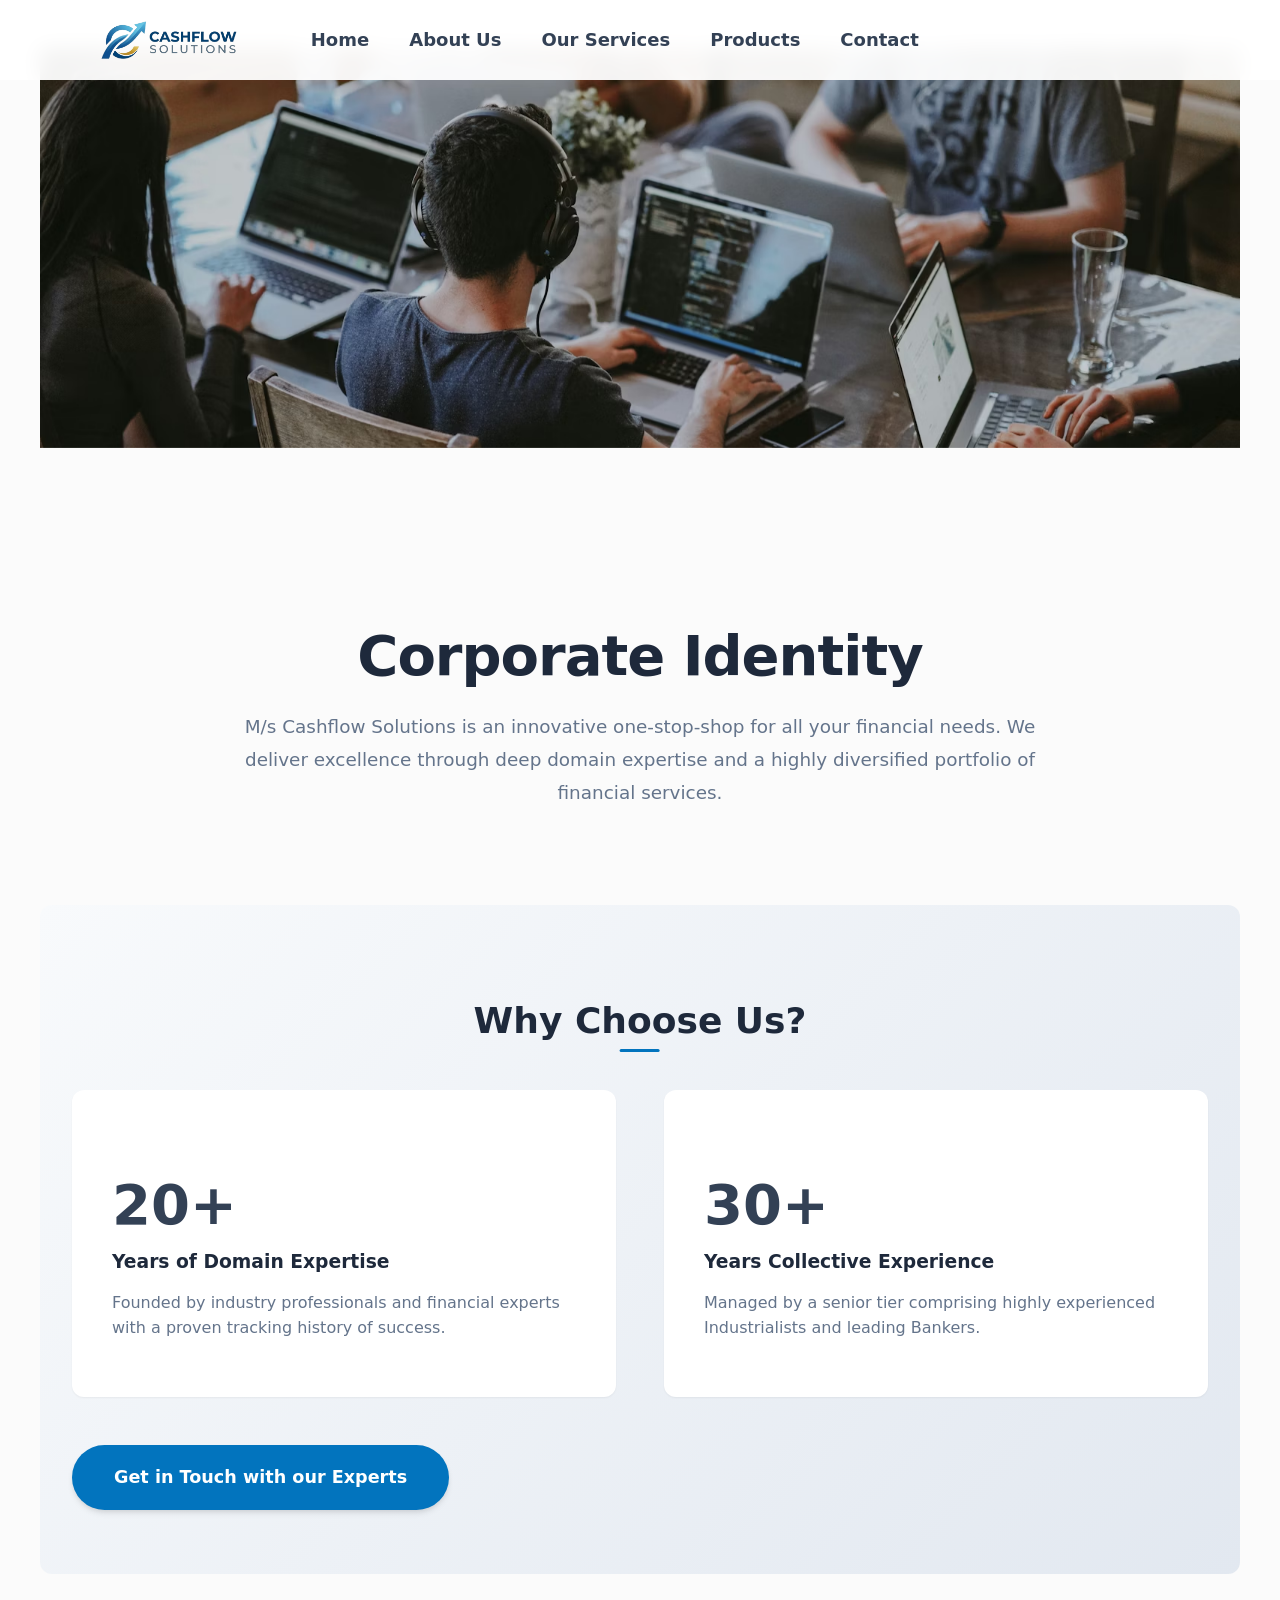
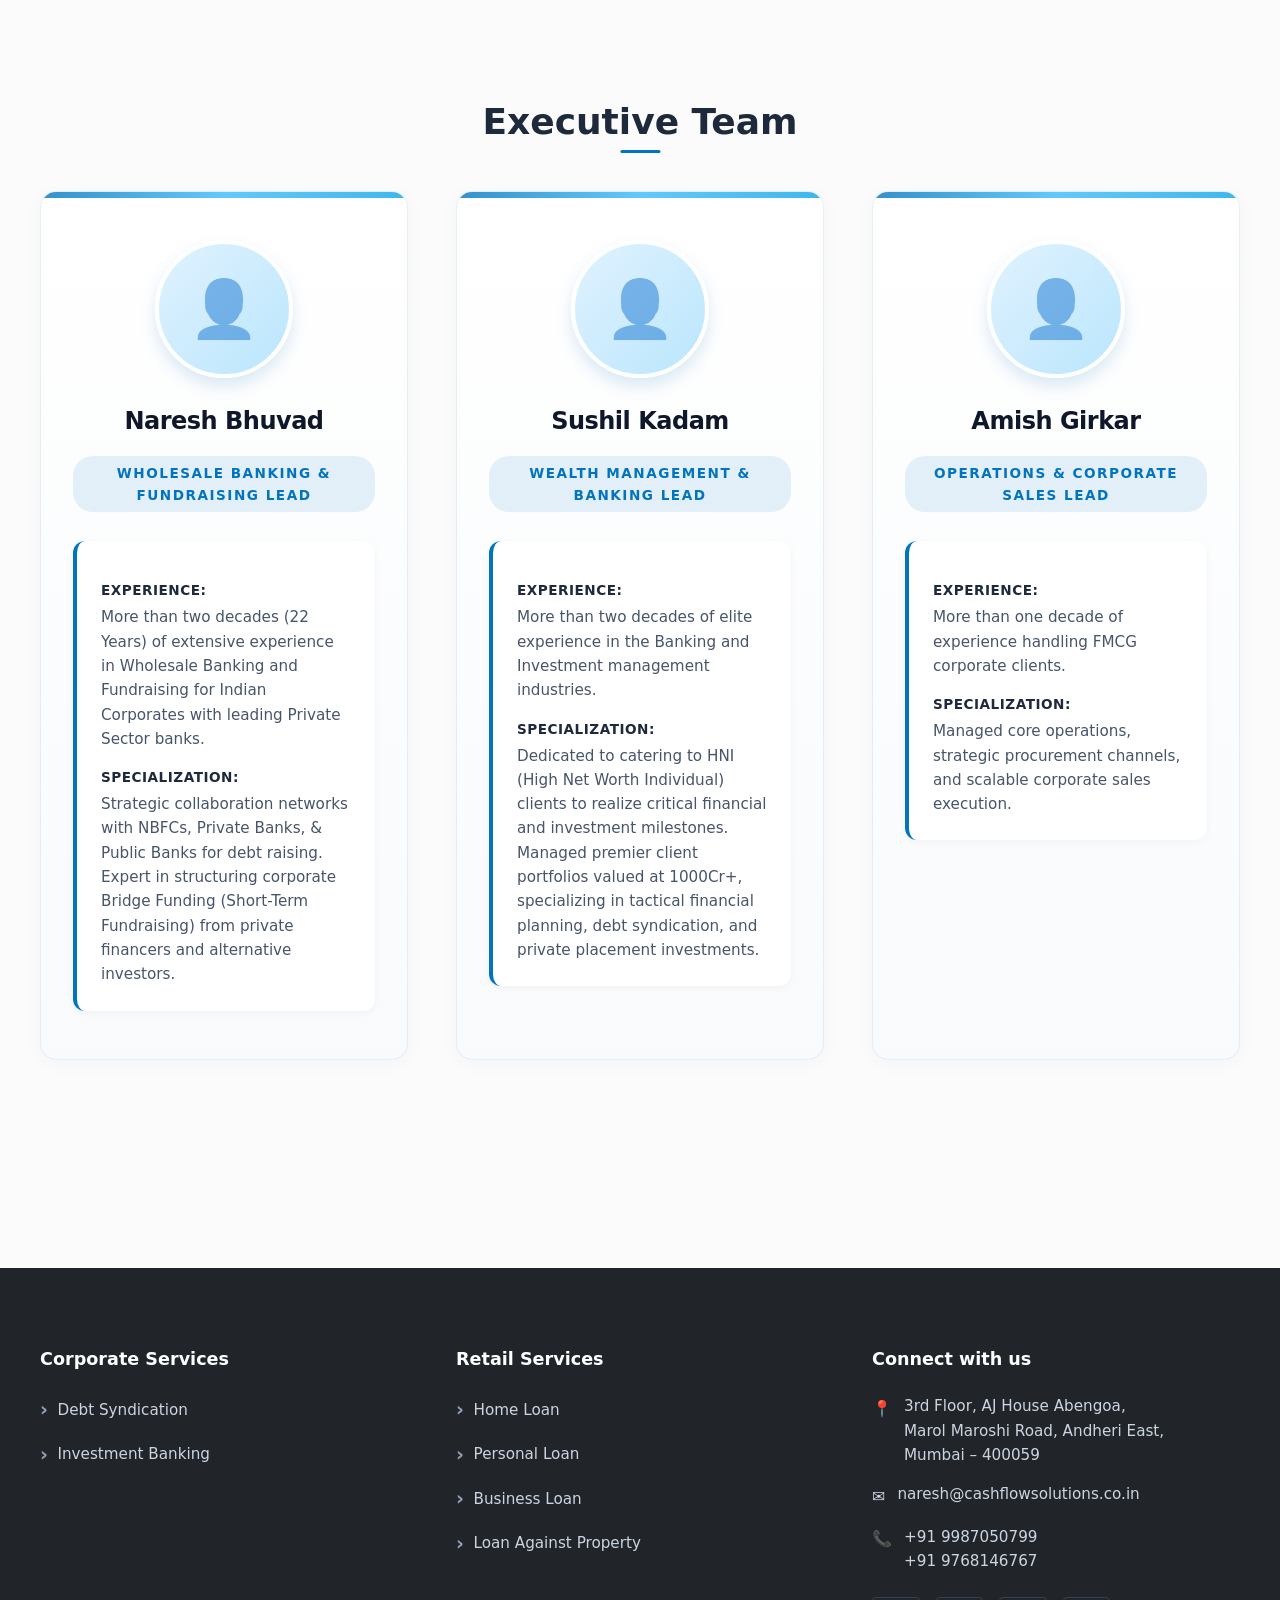
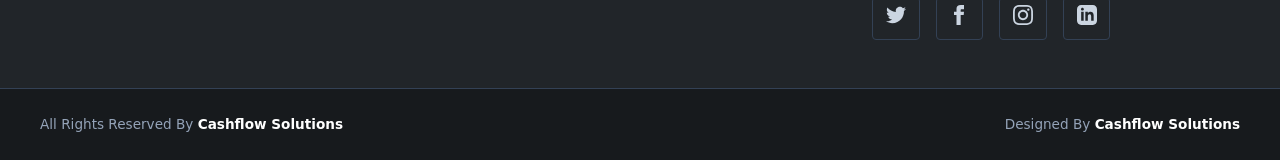
==== about.html @ 60cc352f "feat: add unique top banner sections and local images for About, Products, and Contact pages" ====
<!DOCTYPE html>
<html lang="en">
<head>
    <meta charset="UTF-8">
    <meta name="viewport" content="width=device-width, initial-scale=1.0">
    <meta name="description" content="Learn more about Cashflow Solutions, our mission, and the team behind our success.">
    <meta http-equiv="Content-Security-Policy" content="default-src 'self'; style-src 'self' 'unsafe-inline' https://fonts.googleapis.com; font-src 'self' https://fonts.gstatic.com; img-src 'self' data:; script-src 'self';">
    <title>Cashflow Solutions - About Us</title>
    <link href="https://fonts.googleapis.com/css2?family=Inter:wght@400;500;600;700&display=swap" rel="stylesheet">
    <link rel="stylesheet" href="assets/css/style.css">
</head>
<body>
    <header class="animate-fade-in">
        <a href="index.html" class="logo"><img src="assets/images/cashflow_solutions_logo.png" alt="Cashflow Solutions"></a>
        <nav>
            <a href="index.html">Home</a>
            <a href="about.html">About Us</a>
            <div class="dropdown">
                <a href="#" class="dropbtn">Our Services</a>
                <div class="dropdown-content">
                    <a href="retail-services.html">Retail Service</a>
                    <a href="corporate-services.html">Corporate Services</a>
                </div>
            </div>
            <a href="products.html">Products</a>
            <a href="contact.html">Contact</a>
        </nav>
    </header>

    <main>
        <!-- Banner Image -->
        <section class="banner-image animate-fade-in" style="width: 100%; height: 400px; background-image: url('assets/images/about_banner.avif'); background-size: cover; background-position: center; margin-bottom: 3rem;">
        </section>

        <!-- Hero Section -->
        <section class="hero animate-slide-up" style="padding-bottom: 2rem;">
            <h1>Corporate <span style="color: var(--primary-color);">Identity</span></h1>
            <p style="max-width: 800px; margin: 0 auto; font-size: 1.15rem; color: var(--text-muted); line-height: 1.8;">M/s Cashflow Solutions is an innovative one-stop-shop for all your financial needs. We deliver excellence through deep domain expertise and a highly diversified portfolio of financial services.</p>
        </section>


        <!-- Why Choose Us -->
        <section class="info-section animate-slide-up" style="animation-delay: 0.2s; background: linear-gradient(135deg, #f8fafc 0%, #e2e8f0 100%); padding: 4rem 2rem; border-radius: var(--border-radius-lg); margin: 4rem auto;">
            <h2 style="margin-bottom: 3rem;">Why Choose Us?</h2>
            <div class="grid-2" style="margin-bottom: 3rem;">
                <div style="background: white; padding: 2.5rem; border-radius: 12px; box-shadow: var(--shadow-sm); transition: transform 0.3s ease;">
                    <h1 style="color: var(--primary-color); font-size: 3.5rem; margin-bottom: 0.5rem; line-height: 1;">20+</h1>
                    <h3 style="margin-bottom: 1rem;">Years of Domain Expertise</h3>
                    <p style="color: var(--text-muted); font-size: 1rem; line-height: 1.6;">Founded by industry professionals and financial experts with a proven tracking history of success.</p>
                </div>
                <div style="background: white; padding: 2.5rem; border-radius: 12px; box-shadow: var(--shadow-sm); transition: transform 0.3s ease;">
                    <h1 style="color: var(--accent-color); font-size: 3.5rem; margin-bottom: 0.5rem; line-height: 1;">30+</h1>
                    <h3 style="margin-bottom: 1rem;">Years Collective Experience</h3>
                    <p style="color: var(--text-muted); font-size: 1rem; line-height: 1.6;">Managed by a senior tier comprising highly experienced Industrialists and leading Bankers.</p>
                </div>
            </div>
            <a href="contact.html" class="button" style="padding: 1rem 2.5rem; font-size: 1.1rem;">Get in Touch with our Experts</a>
        </section>

        <section class="info-section animate-slide-up" style="animation-delay: 0.3s;">
            <h2>Executive Team</h2>
            <div class="grid-3">
                <div class="profile-card card">
                    <div class="profile-placeholder"></div>
                    <h3>Naresh Bhuvad</h3>
                    <p class="role">Wholesale Banking & Fundraising Lead</p>
                    <div class="profile-info">
                        <p><strong>Experience:</strong> More than two decades (22 Years) of extensive experience in Wholesale Banking and Fundraising for Indian Corporates with leading Private Sector banks.</p>
                        <p><strong>Specialization:</strong> Strategic collaboration networks with NBFCs, Private Banks, & Public Banks for debt raising. Expert in structuring corporate Bridge Funding (Short-Term Fundraising) from private financers and alternative investors.</p>
                    </div>
                </div>
                <div class="profile-card card">
                    <div class="profile-placeholder"></div>
                    <h3>Sushil Kadam</h3>
                    <p class="role">Wealth Management & Banking Lead</p>
                    <div class="profile-info">
                        <p><strong>Experience:</strong> More than two decades of elite experience in the Banking and Investment management industries.</p>
                        <p><strong>Specialization:</strong> Dedicated to catering to HNI (High Net Worth Individual) clients to realize critical financial and investment milestones. Managed premier client portfolios valued at 1000Cr+, specializing in tactical financial planning, debt syndication, and private placement investments.</p>
                    </div>
                </div>
                <div class="profile-card card">
                    <div class="profile-placeholder"></div>
                    <h3>Amish Girkar</h3>
                    <p class="role">Operations & Corporate Sales Lead</p>
                    <div class="profile-info">
                        <p><strong>Experience:</strong> More than one decade of experience handling FMCG corporate clients.</p>
                        <p><strong>Specialization:</strong> Managed core operations, strategic procurement channels, and scalable corporate sales execution.</p>
                    </div>
                </div>
            </div>
        </section>
    </main>

    <footer class="animate-fade-in">
        <div class="footer-container">
            <div class="footer-column">
                <h3>Corporate Services</h3>
                <ul class="footer-links">
                    <li><a href="corporate-services.html#debt-syndication">Debt Syndication</a></li>
                    <li><a href="corporate-services.html#investment-banking">Investment Banking</a></li>
                </ul>
            </div>
            <div class="footer-column">
                <h3>Retail Services</h3>
                <ul class="footer-links">
                    <li><a href="retail-services.html#home-loan">Home Loan</a></li>
                    <li><a href="retail-services.html#personal-loan">Personal Loan</a></li>
                    <li><a href="retail-services.html#business-loan">Business Loan</a></li>
                    <li><a href="retail-services.html#loan-against-property">Loan Against Property</a></li>
                </ul>
            </div>
            <div class="footer-column">
                <h3>Connect with us</h3>
                <div class="footer-contact">
                    <p>
                        <span class="icon">📍</span>
                        3rd Floor, AJ House Abengoa,<br>
                        Marol Maroshi Road, Andheri East,<br>
                        Mumbai – 400059
                    </p>
                    <p>
                        <span class="icon">✉️</span>
                        <a href="mailto:naresh@cashflowsolutions.co.in" style="color: inherit; text-decoration: none;">naresh@cashflowsolutions.co.in</a>
                    </p>
                    <p>
                        <span class="icon">📞</span>
                        +91 9987050799<br>
                        +91 9768146767
                    </p>
                </div>
                <div class="footer-socials">
                    <a href="#" target="_blank" rel="noopener noreferrer" aria-label="Twitter">
                        <svg xmlns="http://www.w3.org/2000/svg" width="20" height="20" fill="currentColor" viewBox="0 0 24 24"><path d="M24 4.557c-.883.392-1.832.656-2.828.775 1.017-.609 1.798-1.574 2.165-2.724-.951.564-2.005.974-3.127 1.195-.897-.957-2.178-1.555-3.594-1.555-3.179 0-5.515 2.966-4.797 6.045-4.091-.205-7.719-2.165-10.148-5.144-1.29 2.213-.669 5.108 1.523 6.574-.806-.026-1.566-.247-2.229-.616-.054 2.281 1.581 4.415 3.949 4.89-.693.188-1.452.232-2.224.084.626 1.956 2.444 3.379 4.6 3.419-2.07 1.623-4.678 2.348-7.29 2.04 2.179 1.397 4.768 2.212 7.548 2.212 9.142 0 14.307-7.721 13.995-14.646.962-.695 1.797-1.562 2.457-2.549z"/></svg>
                    </a>
                    <a href="#" target="_blank" rel="noopener noreferrer" aria-label="Facebook">
                        <svg xmlns="http://www.w3.org/2000/svg" width="20" height="20" fill="currentColor" viewBox="0 0 24 24"><path d="M9 8h-3v4h3v12h5v-12h3.642l.358-4h-4v-1.667c0-.955.192-1.333 1.115-1.333h2.885v-5h-3.808c-3.596 0-5.192 1.583-5.192 4.615v3.385z"/></svg>
                    </a>
                    <a href="#" target="_blank" rel="noopener noreferrer" aria-label="Instagram">
                        <svg xmlns="http://www.w3.org/2000/svg" width="20" height="20" fill="currentColor" viewBox="0 0 24 24"><path d="M12 2.163c3.204 0 3.584.012 4.85.07 3.252.148 4.771 1.691 4.919 4.919.058 1.265.069 1.645.069 4.849 0 3.205-.012 3.584-.069 4.849-.149 3.225-1.664 4.771-4.919 4.919-1.266.058-1.644.07-4.85.07-3.204 0-3.584-.012-4.849-.07-3.26-.149-4.771-1.699-4.919-4.92-.058-1.265-.07-1.644-.07-4.849 0-3.204.013-3.583.07-4.849.149-3.227 1.664-4.771 4.919-4.919 1.266-.057 1.645-.069 4.849-.069zm0-2.163c-3.259 0-3.667.014-4.947.072-4.358.2-6.78 2.618-6.98 6.98-.059 1.281-.073 1.689-.073 4.948 0 3.259.014 3.668.072 4.948.2 4.358 2.618 6.78 6.98 6.98 1.281.058 1.689.072 4.948.072 3.259 0 3.668-.014 4.948-.072 4.354-.2 6.782-2.618 6.979-6.98.059-1.28.073-1.689.073-4.948 0-3.259-.014-3.667-.072-4.947-.196-4.354-2.617-6.78-6.979-6.98-1.281-.059-1.69-.073-4.949-.073zm0 5.838c-3.403 0-6.162 2.759-6.162 6.162s2.759 6.163 6.162 6.163 6.162-2.759 6.162-6.163c0-3.403-2.759-6.162-6.162-6.162zm0 10.162c-2.209 0-4-1.79-4-4 0-2.209 1.791-4 4-4s4 1.791 4 4c0 2.21-1.791 4-4 4zm6.406-11.845c-.796 0-1.441.645-1.441 1.44s.645 1.44 1.441 1.44c.795 0 1.439-.645 1.439-1.44s-.644-1.44-1.439-1.44z"/></svg>
                    </a>
                    <a href="#" target="_blank" rel="noopener noreferrer" aria-label="LinkedIn">
                        <svg xmlns="http://www.w3.org/2000/svg" width="20" height="20" fill="currentColor" viewBox="0 0 24 24"><path d="M19 0h-14c-2.761 0-5 2.239-5 5v14c0 2.761 2.239 5 5 5h14c2.762 0 5-2.239 5-5v-14c0-2.761-2.238-5-5-5zm-11 19h-3v-11h3v11zm-1.5-12.268c-.966 0-1.75-.79-1.75-1.764s.784-1.764 1.75-1.764 1.75.79 1.75 1.764-.783 1.764-1.75 1.764zm13.5 12.268h-3v-5.604c0-3.368-4-3.113-4 0v5.604h-3v-11h3v1.765c1.396-2.586 7-2.777 7 2.476v6.759z"/></svg>
                    </a>
                </div>
            </div>
        </div>
        <div class="footer-bottom">
            <div class="footer-bottom-container">
                <div>All Rights Reserved By <strong>Cashflow Solutions</strong></div>
                <div>Designed By <strong>Cashflow Solutions</strong></div>
            </div>
        </div>
    </footer>

    <script src="assets/js/main.js"></script>
</body>
</html>
---- assets/css/style.css ----
/* style.css */
@import url('https://fonts.googleapis.com/css2?family=Montserrat:wght@300;400;500;600;700;800&display=swap');

:root {
  /* Cashflow Solutions Inspired Colors */
  --primary-blue: #0274be;
  --primary-blue-hover: #025a94;
  --dark-slate: #1e293b;
  --text-main: #334155;
  --text-muted: #64748b;
  
  /* Backgrounds */
  --bg-page: #fbfbfb;
  --bg-card: #ffffff;
  --bg-header: rgba(255, 255, 255, 0.9);
  
  /* Borders and Shadows */
  --border-subtle: #e2e8f0;
  --shadow-sm: 0 1px 2px 0 rgba(0, 0, 0, 0.05);
  --shadow-md: 0 4px 6px -1px rgba(0, 0, 0, 0.1), 0 2px 4px -1px rgba(0, 0, 0, 0.06);
  --shadow-lg: 0 10px 15px -3px rgba(0, 0, 0, 0.1), 0 4px 6px -2px rgba(0, 0, 0, 0.05);
  --shadow-hover: 0 20px 25px -5px rgba(0, 0, 0, 0.1), 0 10px 10px -5px rgba(0, 0, 0, 0.04);
  
  --font-main: 'Montserrat', system-ui, -apple-system, sans-serif;
  --border-radius-md: 8px;
  --border-radius-lg: 12px;
}

html {
  scroll-behavior: smooth;
  scroll-padding-top: 100px; /* Accounts for fixed header */
}

body {
  font-family: var(--font-main);
  background-color: var(--bg-page);
  color: var(--text-main);
  margin: 0;
  padding: 0;
  line-height: 1.65;
  overflow-x: hidden;
  -webkit-font-smoothing: antialiased;
  -moz-osx-font-smoothing: grayscale;
}

/* Header & Nav */
header {
  background: transparent;
  color: var(--dark-slate);
  padding: 12px 48px 12px 80px; /* Increased left padding */
  height: 80px;
  display: flex;
  justify-content: flex-start;
  gap: 4rem; /* Significantly increased gap to account for logo scale */
  align-items: center;
  position: fixed;
  top: 0;
  left: 0;
  width: 100%;
  box-sizing: border-box;
  background: rgba(255, 255, 255, 0.95);
  backdrop-filter: blur(10px);
  -webkit-backdrop-filter: blur(10px);
  z-index: 100;
  transition: all 0.3s ease;
}

.logo {
  font-size: 1.75rem;
  font-weight: 800;
  color: var(--primary-blue);
  letter-spacing: -0.5px;
  display: flex;
  align-items: center;
}

.logo img {
  width: auto;
  height: 80px; /* Increased to fill the header */
  max-width: none; /* Removed so it doesn't get artificially squished */
  object-fit: contain;
  transform: scale(1.2); /* Slight visual bump to overcome internal padding */
  transform-origin: left center; /* Keeps it anchored to the left */
}

@media (max-width: 768px) {
  header {
    padding: 10px 20px;
    height: auto;
    gap: 1rem;
    flex-wrap: wrap;
    justify-content: center;
  }
  
  .logo img {
    height: 40px; /* Mobile: height between 25px and 35px */
    max-width: 130px; /* Mobile: width up to 130px */
    transform: none; /* remove desktop scale */
  }

  nav {
    flex-wrap: wrap;
    justify-content: center;
    gap: 10px;
  }

  nav a {
    margin: 0 5px;
    font-size: 14px;
  }
}

nav {
  display: flex;
  align-items: center;
  /* removing gap to use margins on nav a */
}

nav a {
  color: var(--text-main);
  text-decoration: none;
  font-weight: 600;
  font-size: 18px;
  margin: 0 20px;
  position: relative;
  padding: 0.5rem 0;
  transition: color 0.3s ease;
}

nav a::after {
  content: '';
  position: absolute;
  width: 0;
  height: 2px;
  bottom: 0;
  left: 0;
  background-color: var(--primary-blue);
  transition: width 0.3s ease;
}

nav a:hover {
  color: var(--primary-blue);
}

nav a:hover::after {
  width: 100%;
}

/* Dropdown Navigation */
.dropdown {
  position: relative;
  display: inline-block;
  margin: 0;
}
.dropdown-content {
  display: none;
  position: absolute;
  background-color: #ffffff;
  min-width: 200px;
  box-shadow: var(--shadow-lg);
  border-radius: var(--border-radius-md);
  z-index: 100;
  top: 100%;
  left: 50%;
  transform: translateX(-50%);
  overflow: hidden;
  border: 1px solid var(--border-subtle);
  padding: 0.5rem 0;
}
.dropdown-content a {
  color: var(--text-main);
  padding: 0.75rem 1.5rem;
  text-decoration: none;
  display: block;
  margin: 0;
  font-size: 15px;
  font-weight: 500;
  white-space: nowrap;
}
.dropdown-content a::after {
  display: none;
}
.dropdown-content a:hover {
  background-color: #f1f5f9;
  color: var(--primary-blue);
}
.dropdown:hover .dropdown-content {
  display: block;
  animation: fadeIn 0.3s ease;
}

/* Main Content */
main {
  max-width: 1200px;
  margin: 0 auto;
  padding: 3rem 2rem;
  min-height: 65vh;
}

/* Typography */
h1, h2, h3, h4 {
  color: var(--dark-slate);
  font-weight: 700;
  line-height: 1.2;
}

.hero {
  text-align: center;
  padding: 5rem 0;
  max-width: 800px;
  margin: 0 auto;
}

.hero h1 {
  font-size: 3.5rem;
  margin-bottom: 1.25rem;
  letter-spacing: -1px;
}

.hero p {
  font-size: 1.125rem;
  color: var(--text-muted);
  margin-bottom: 2rem;
}

/* Buttons */
.button {
  display: inline-flex;
  align-items: center;
  justify-content: center;
  background-color: var(--primary-blue);
  color: #ffffff;
  padding: 0.875rem 2rem;
  border-radius: 50px; /* pill shape for modern look */
  text-decoration: none;
  font-weight: 600;
  font-size: 1rem;
  box-shadow: var(--shadow-md);
  transition: all 0.3s cubic-bezier(0.4, 0, 0.2, 1);
  border: 2px solid transparent;
}

.button:hover {
  background-color: var(--primary-blue-hover);
  transform: translateY(-3px);
  box-shadow: var(--shadow-lg);
  color: #ffffff;
}

/* Sections & Grid */
.info-section {
  margin: 6rem 0;
}

.info-section h2 {
  text-align: center;
  font-size: 2.25rem;
  margin-bottom: 3rem;
  position: relative;
  display: inline-block;
  left: 50%;
  transform: translateX(-50%);
}

.info-section h2::after {
  content: '';
  position: absolute;
  width: 40px;
  height: 3px;
  background-color: var(--primary-blue);
  bottom: -10px;
  left: 50%;
  transform: translateX(-50%);
  border-radius: 2px;
}

.grid-2 {
  display: grid;
  grid-template-columns: 1fr;
  gap: 3rem;
}

@media (min-width: 768px) {
  .grid-2 {
    grid-template-columns: 1fr 1fr;
  }
}

/* Service Row Layout */
.service-row {
  display: flex;
  align-items: center;
  gap: 4rem;
}

.service-row.reverse {
  flex-direction: row-reverse;
}

.service-content {
  flex: 1;
}

.service-image {
  flex: 1;
}

@media (max-width: 768px) {
  .service-row, .service-row.reverse {
    flex-direction: column;
    gap: 2rem;
  }
}

/* Cards */
.card {
  background: var(--bg-card);
  padding: 3rem;
  border-radius: var(--border-radius-lg);
  box-shadow: var(--shadow-md);
  border: 1px solid var(--border-subtle);
  transition: all 0.4s cubic-bezier(0.4, 0, 0.2, 1);
  position: relative;
  overflow: hidden;
}

.card::before {
  content: '';
  position: absolute;
  top: 0;
  left: 0;
  width: 100%;
  height: 4px;
  background: linear-gradient(90deg, var(--primary-blue), #38bdf8);
  opacity: 0;
  transition: opacity 0.3s ease;
}

.card:hover {
  transform: translateY(-8px);
  box-shadow: var(--shadow-hover);
  border-color: transparent;
}

.card:hover::before {
  opacity: 1;
}

.card h3 {
  font-size: 1.6rem;
  margin-top: 0;
  margin-bottom: 1.5rem;
  color: var(--primary-blue);
}

ul {
  padding-left: 1.2rem;
  color: var(--text-muted);
}

ul li {
  margin-bottom: 0.5rem;
}

/* Links */
a {
  color: var(--primary-blue);
  text-decoration: none;
  transition: color 0.2s ease;
}

a:hover {
  color: var(--primary-blue-hover);
}

/* Dark Theme Footer */
footer {
  background-color: #212529; /* Dark slate background */
  color: #e2e8f0;
  padding: 4rem 0 0; /* No bottom padding since bottom bar has it */
  margin-top: 4rem;
  font-size: 0.95rem;
}

.footer-container {
  display: grid;
  grid-template-columns: repeat(3, 1fr);
  gap: 3rem;
  max-width: 1200px;
  margin: 0 auto;
  padding: 0 2rem 3rem 2rem;
  text-align: left;
}


.footer-column h3 {
  color: #ffffff;
  font-size: 1.1rem;
  margin-bottom: 1.5rem;
  font-weight: 700;
}

.footer-links {
  list-style: none;
  padding: 0;
  margin: 0;
}

.footer-links li {
  margin-bottom: 0.8rem;
  display: flex;
  align-items: center;
}

.footer-links li::before {
  content: '›';
  color: #94a3b8;
  margin-right: 0.6rem;
  font-size: 1.2rem;
  font-weight: bold;
}

.footer-links a {
  color: #cbd5e1;
  text-decoration: none;
  transition: color 0.3s ease;
}

.footer-links a:hover {
  color: #ffffff;
}

.footer-contact p {
  margin-bottom: 0.8rem;
  display: flex;
  align-items: flex-start;
  color: #cbd5e1;
  line-height: 1.6;
}

.footer-contact .icon {
  margin-right: 0.75rem;
  margin-top: 0.1rem;
  font-size: 1rem;
}

.footer-bottom {
  background-color: #171a1d;
  padding: 1.5rem 2rem;
  border-top: 1px solid #334155;
  color: #94a3b8;
  font-size: 0.85rem;
}

.footer-socials {
  margin-top: 1.5rem;
  display: flex;
  gap: 1rem;
}

.footer-socials a {
  color: #cbd5e1;
  text-decoration: none;
  font-size: 0.95rem;
  font-weight: 500;
  transition: color 0.3s ease;
  border: 1px solid #334155;
  padding: 0.4rem 0.8rem;
  border-radius: 4px;
}

.footer-socials a:hover {
  color: #ffffff;
  border-color: #cbd5e1;
  background-color: rgba(255, 255, 255, 0.05);
}

.footer-bottom-container {
  max-width: 1200px;
  margin: 0 auto;
  display: flex;
  justify-content: space-between;
  align-items: center;
}

.footer-bottom strong {
  color: #ffffff;
  font-weight: 600;
}

@media (max-width: 768px) {
  .footer-container {
    grid-template-columns: 1fr;
  }
  .footer-bottom-container {
    flex-direction: column;
    text-align: center;
    gap: 1rem;
  }
}

/* Animations */
@keyframes fadeIn {
  from { opacity: 0; }
  to { opacity: 1; }
}

@keyframes slideUp {
  from {
    opacity: 0;
    transform: translateY(40px);
  }
  to {
    opacity: 1;
    transform: translateY(0);
  }
}

.animate-fade-in {
  animation: fadeIn 0.8s ease forwards;
}

.animate-slide-up {
  opacity: 0;
  animation: slideUp 0.8s cubic-bezier(0.4, 0, 0.2, 1) forwards;
}

/* Forms */
.contact-form .form-group {
  margin-bottom: 1.5rem;
}

.contact-form label {
  display: block;
  margin-bottom: 0.5rem;
  font-weight: 500;
  color: var(--dark-slate);
}

.contact-form input,
.contact-form textarea {
  width: 100%;
  padding: 0.75rem 1rem;
  border: 1px solid var(--border-subtle);
  border-radius: var(--border-radius-md);
  font-family: var(--font-main);
  font-size: 1rem;
  color: var(--text-main);
  background-color: var(--bg-page);
  transition: all 0.3s ease;
  box-sizing: border-box;
}

.contact-form input:focus,
.contact-form textarea:focus {
  outline: none;
  border-color: var(--primary-blue);
  box-shadow: 0 0 0 3px rgba(2, 116, 190, 0.1);
}

/* Complex Hero Section */
.hero-complex {
  position: relative;
  width: 100%;
  background-color: #fdfdfd;
  overflow: hidden;
  border-bottom: 1px solid var(--border-subtle);
}

.hero-content {
  display: flex;
  align-items: center;
  max-width: 1200px;
  margin: 0 auto;
  padding: 8rem 2rem 7rem 2rem; /* Extra padding at top for header, bottom for ticker */
  gap: 4rem;
}

.hero-text-side {
  flex: 1.2;
}

.hero-heading {
  font-size: 2.8rem;
  line-height: 1.25;
  margin-bottom: 1.2rem;
  color: #1e293b;
  font-weight: 800;
}

.hero-sub {
  font-size: 1.05rem;
  color: #475569;
  margin-bottom: 2rem;
  font-weight: 600;
  letter-spacing: 1.5px;
  text-transform: uppercase;
}

.hero-features {
  list-style: none;
  padding: 0;
  margin-bottom: 2.5rem;
}

.hero-features li {
  font-size: 1.05rem;
  color: #334155;
  margin-bottom: 1rem;
  display: flex;
  align-items: center;
}

.check-icon {
  color: white;
  background: #e53e3e; /* Red checkmark background */
  border-radius: 50%;
  width: 20px;
  height: 20px;
  display: inline-flex;
  justify-content: center;
  align-items: center;
  margin-right: 12px;
  font-size: 0.7rem;
  font-weight: bold;
}

.hero-btn {
  background-color: #0274be;
  padding: 1rem 2.5rem;
  font-size: 1.1rem;
  border-radius: 8px; /* Slightly squarer for corporate look */
}

.hero-image-side {
  flex: 0.8;
  position: relative;
  max-width: 500px;
  margin-left: auto;
  box-shadow: 0 25px 50px -12px rgba(0, 0, 0, 0.25);
  border-radius: var(--border-radius-lg);
  border: 10px solid white;
  overflow: hidden;
  transform: perspective(1000px) rotateY(-15deg);
  transition: transform 0.5s ease;
}

.hero-image-side:hover {
  transform: perspective(1000px) rotateY(0deg);
}

.hero-slider-track {
  display: flex;
  width: 300%;
  animation: slideBanner 12s infinite ease-in-out;
}

.hero-slide {
  width: 33.33333%;
}

@keyframes slideBanner {
  0%, 40% { transform: translateX(0); }
  50%, 90% { transform: translateX(-33.33333%); }
  100% { transform: translateX(-66.66666%); }
}

.building-img {
  width: 100%;
  height: auto;
  display: block;
}

/* Red Ticker Banner */
.ticker-banner {
  background-color: #dc2626; /* Bright Red */
  color: white;
  padding: 14px 0;
  position: absolute;
  bottom: 0;
  left: 0;
  width: 100%;
  overflow: hidden;
  display: flex;
  white-space: nowrap;
  font-weight: 700;
  letter-spacing: 2.5px;
  font-size: 1rem;
  z-index: 10;
}

.ticker-content {
  display: flex;
  animation: scrollTicker 30s linear infinite;
}

.ticker-content span {
  padding-right: 50px;
}

@keyframes scrollTicker {
  0% { transform: translateX(0); }
  100% { transform: translateX(-50%); }
}

@media (max-width: 768px) {
  .hero-content {
    flex-direction: column;
    padding-bottom: 8rem;
    text-align: center;
  }
  .hero-heading {
    font-size: 2.2rem;
  }
  .hero-features li {
    justify-content: center;
  }
  .building-img {
    transform: none;
  }
}

/* Custom Grid for 3 Columns */
.grid-3 {
  display: grid;
  grid-template-columns: 1fr;
  gap: 3rem;
}

@media (min-width: 768px) {
  .grid-3 {
    grid-template-columns: repeat(2, 1fr);
  }
}

@media (min-width: 1024px) {
  .grid-3 {
    grid-template-columns: repeat(3, 1fr);
  }
}

/* Premium Profile Cards Styling */
.profile-card {
  display: flex;
  flex-direction: column;
  align-items: center;
  text-align: center;
  padding: 3rem 2rem;
  border-radius: 16px;
  background: linear-gradient(180deg, #ffffff 0%, #f8fafc 100%);
  border: 1px solid rgba(2, 116, 190, 0.1);
  box-shadow: 0 4px 20px rgba(0, 0, 0, 0.03);
  transition: all 0.4s cubic-bezier(0.4, 0, 0.2, 1);
  position: relative;
  overflow: hidden;
}

.profile-card::after {
  content: '';
  position: absolute;
  top: 0;
  left: 0;
  width: 100%;
  height: 6px;
  background: linear-gradient(90deg, #0274be, #38bdf8, #0ea5e9);
  opacity: 0.8;
}

.profile-card:hover {
  transform: translateY(-10px);
  box-shadow: 0 15px 30px rgba(2, 116, 190, 0.15);
  border-color: rgba(2, 116, 190, 0.3);
}

.profile-placeholder {
  width: 130px;
  height: 130px;
  border-radius: 50%;
  margin-bottom: 1.8rem;
  background: linear-gradient(135deg, #e0f2fe 0%, #bae6fd 100%);
  border: 4px solid #ffffff;
  box-shadow: 0 8px 16px rgba(2, 116, 190, 0.15);
  display: flex;
  align-items: center;
  justify-content: center;
  position: relative;
}

.profile-placeholder::before {
  content: '👤';
  font-size: 3.5rem;
  opacity: 0.5;
}

.profile-card h3 {
  margin-bottom: 0.4rem;
  font-size: 1.5rem;
  color: #0f172a;
  font-weight: 700;
  letter-spacing: -0.5px;
}

.profile-card .role {
  font-weight: 600;
  color: #0274be;
  margin-bottom: 1.8rem;
  font-size: 0.85rem;
  text-transform: uppercase;
  letter-spacing: 1.5px;
  background: rgba(2, 116, 190, 0.1);
  padding: 6px 16px;
  border-radius: 20px;
  display: inline-block;
}

.profile-info {
  text-align: left;
  font-size: 0.95rem;
  line-height: 1.6;
  color: #475569;
  background: #ffffff;
  padding: 1.5rem;
  border-radius: 12px;
  border-left: 4px solid #0274be;
  box-shadow: 0 2px 8px rgba(0, 0, 0, 0.04);
  width: 100%;
  box-sizing: border-box;
}

.profile-info p {
  margin-bottom: 1rem;
}

.profile-info p strong {
  color: #1e293b;
  display: block;
  margin-bottom: 0.2rem;
  font-size: 0.85rem;
  text-transform: uppercase;
  letter-spacing: 0.5px;
}

.profile-info p:last-child {
  margin-bottom: 0;
}

/* Icon Grid for Sub-Products */
.sub-products {
  margin-top: 1.5rem;
  padding-top: 1.5rem;
  border-top: 1px dashed var(--border-subtle);
}

.sub-products strong {
  display: block;
  margin-bottom: 1rem;
  color: var(--dark-slate);
}

.icon-grid {
  display: grid;
  grid-template-columns: 1fr 1fr;
  gap: 0.75rem;
  list-style: none;
  padding: 0;
}

.icon-grid li {
  position: relative;
  padding-left: 1.5rem;
  font-size: 0.9rem;
  margin-bottom: 0;
  display: flex;
  align-items: center;
}

.icon-grid li::before {
  content: "✦";
  position: absolute;
  left: 0;
  color: var(--primary-blue);
  font-size: 0.8rem;
}

/* Testimonial Circular Slider */
.testimonial-slider-container {
  width: 100%;
  overflow: hidden;
  position: relative;
  padding: 1rem 0 2rem 0;
}

/* Gradient masks for smooth fading at the edges */
.testimonial-slider-container::before,
.testimonial-slider-container::after {
  content: "";
  position: absolute;
  top: 0;
  width: 100px;
  height: 100%;
  z-index: 2;
  pointer-events: none;
}

.testimonial-slider-container::before {
  left: 0;
  background: linear-gradient(to right, var(--bg-page) 0%, transparent 100%);
}

.testimonial-slider-container::after {
  right: 0;
  background: linear-gradient(to left, var(--bg-page) 0%, transparent 100%);
}

.testimonial-slider-track {
  display: flex;
  width: max-content;
  animation: slideTestimonials 40s linear infinite;
  gap: 2rem;
  padding: 0 1rem;
}

/* Pause animation when user hovers to read */
.testimonial-slider-track:hover {
  animation-play-state: paused;
}

.testimonial-slider-track .card {
  width: 350px;
  flex-shrink: 0;
  white-space: normal;
  /* Override any previous grid slide up animations so they don't break the flex track */
  opacity: 1 !important;
  transform: none !important;
  animation: none !important;
}

@keyframes slideTestimonials {
  0% { transform: translateX(0); }
  /* Translate exactly 50% of the track (which equals the 6 original cards + gaps) */
  100% { transform: translateX(calc(-50% - 1rem)); }
}
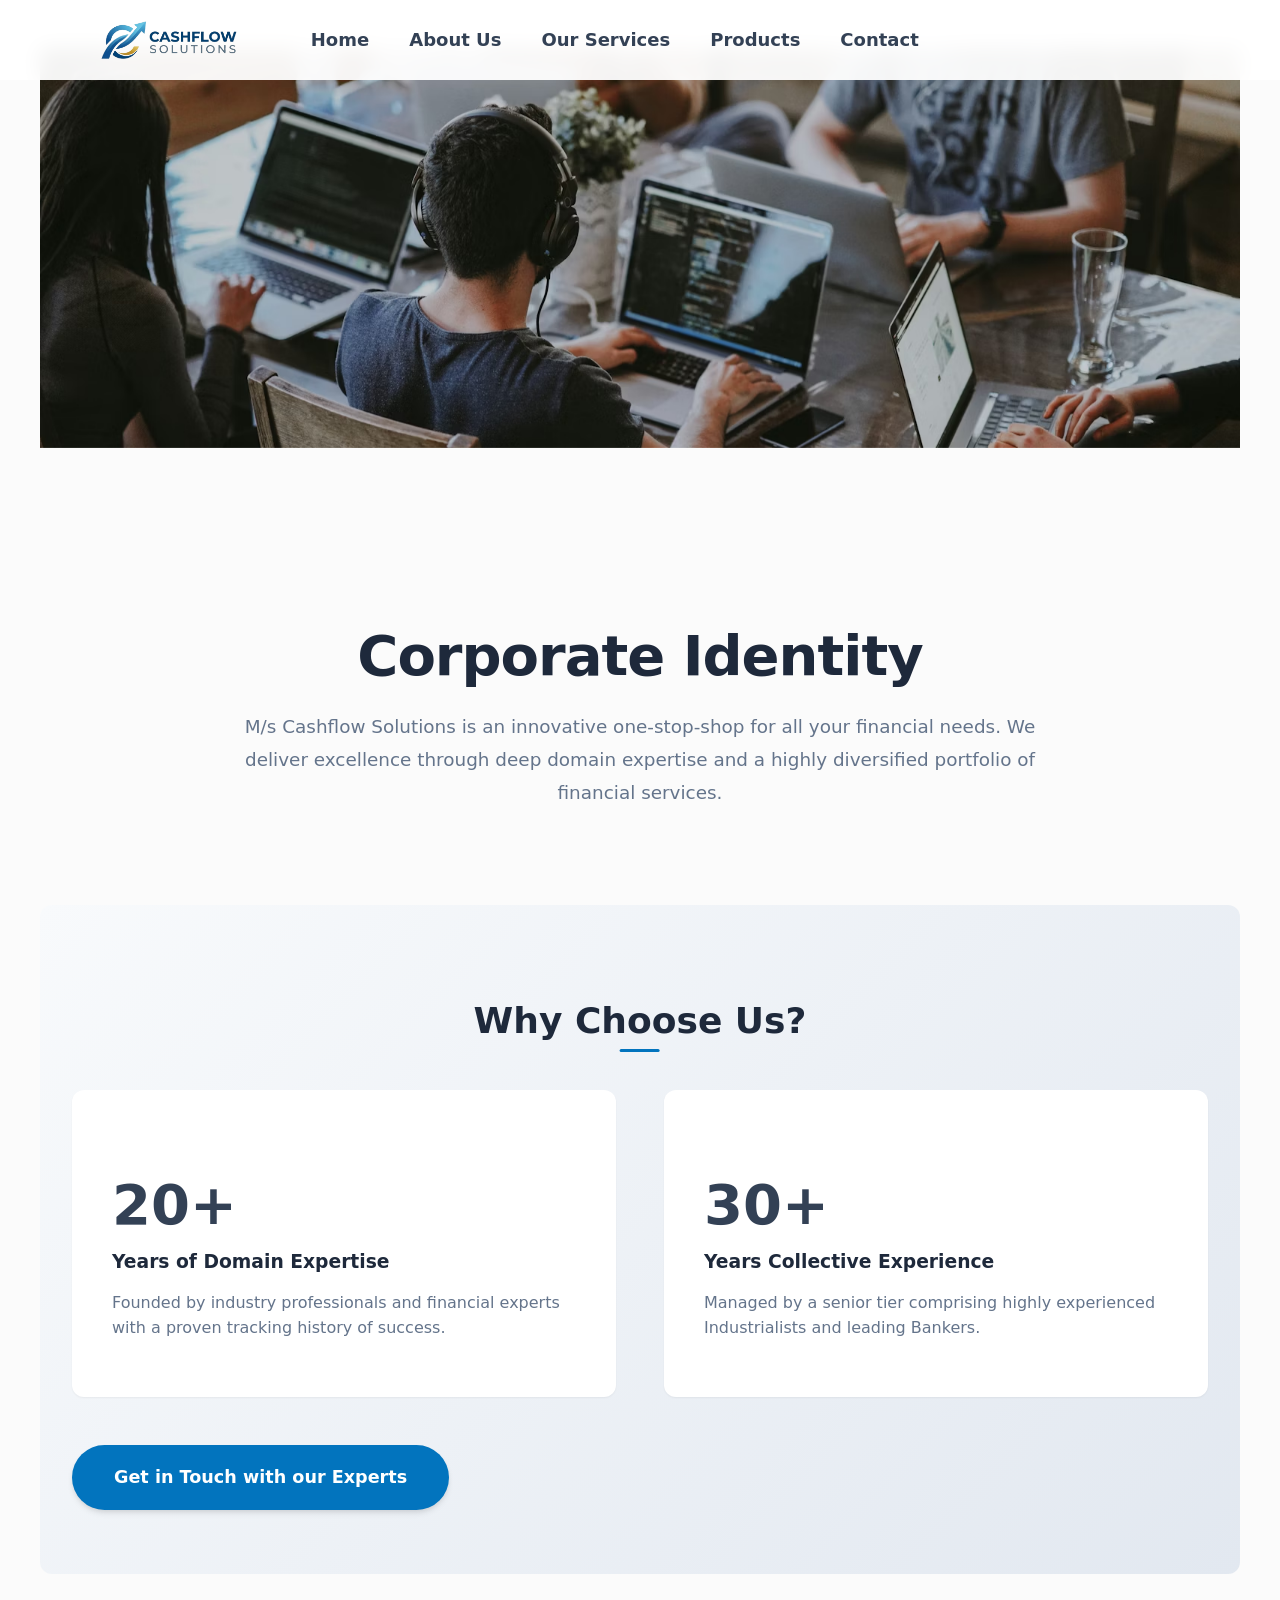
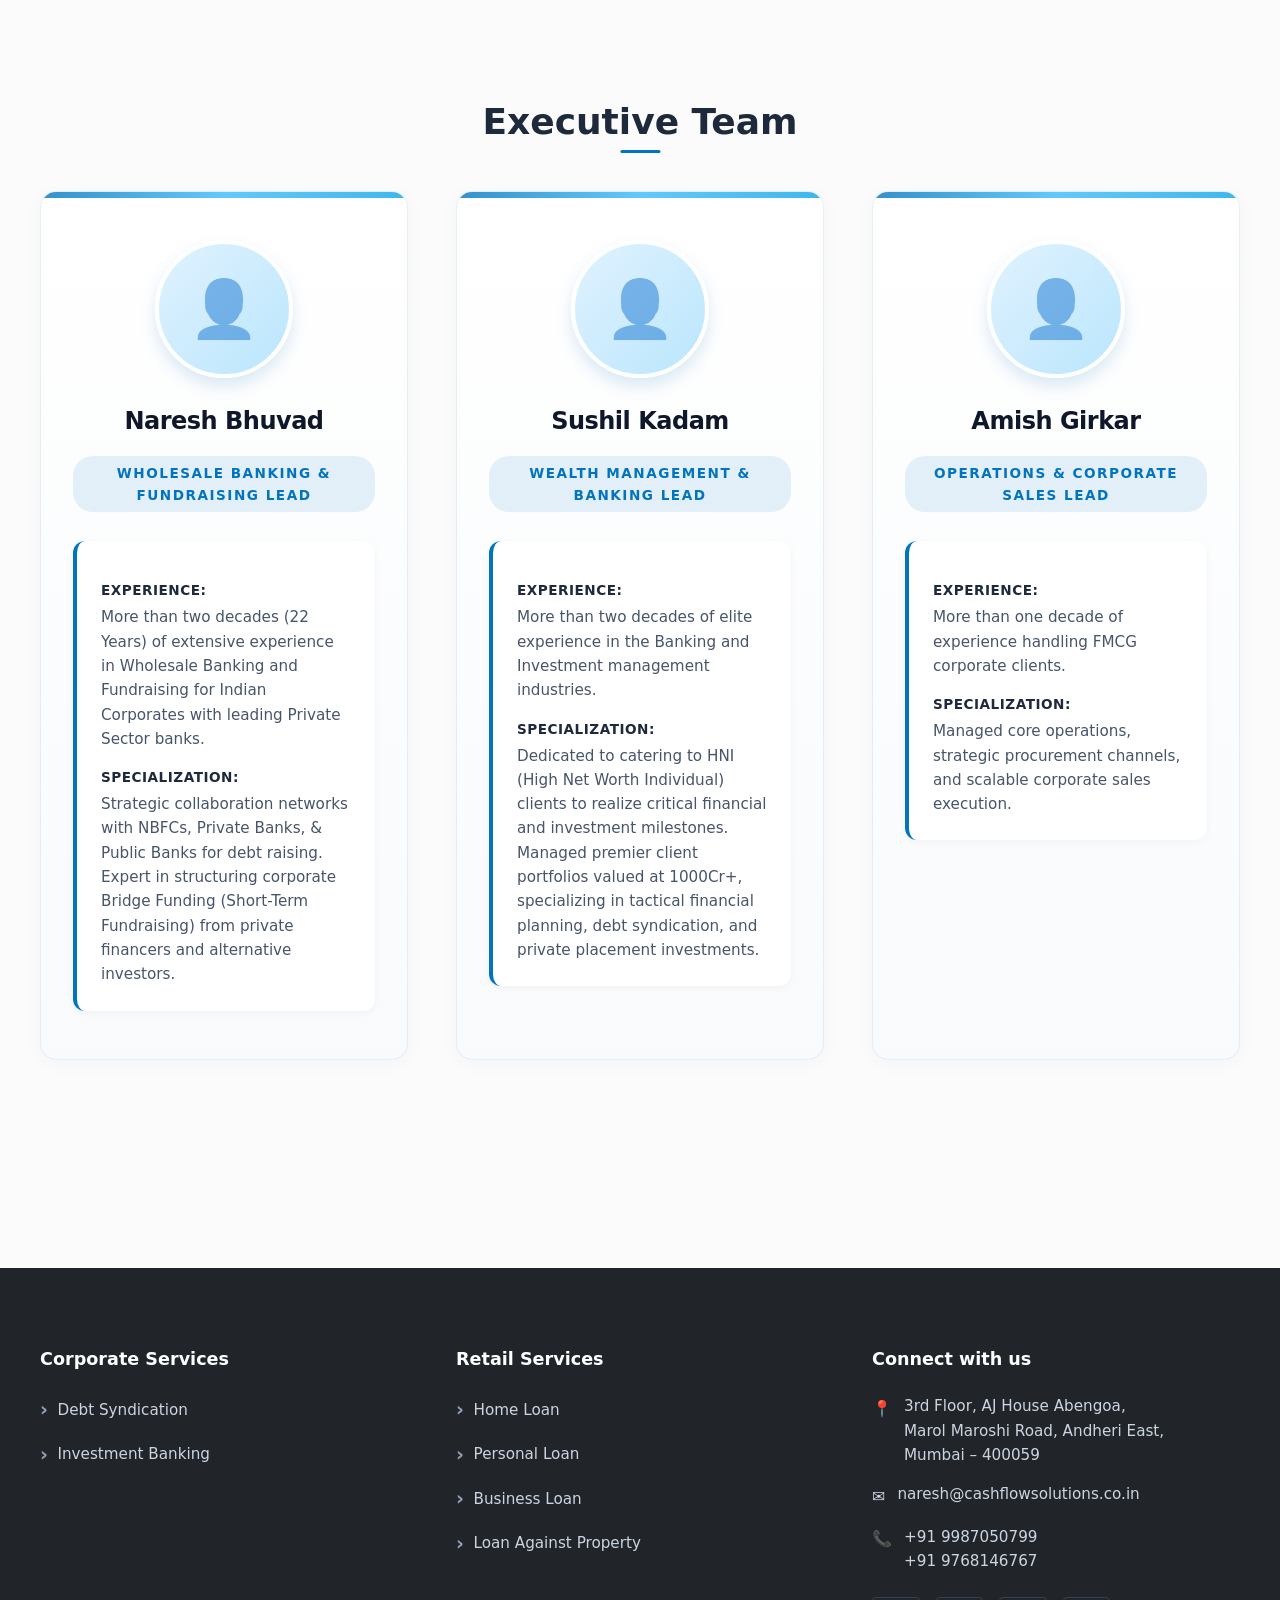
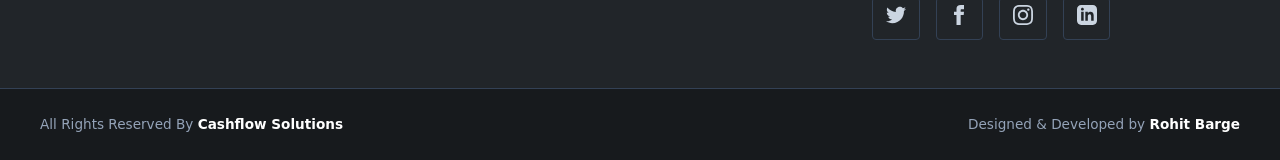
==== commit e9a266bf: "feat: add favicon website icon to all pages" ====
--- a/about.html
+++ b/about.html
@@ -8,6 +8,7 @@
     <title>Cashflow Solutions - About Us</title>
     <link href="https://fonts.googleapis.com/css2?family=Inter:wght@400;500;600;700&display=swap" rel="stylesheet">
     <link rel="stylesheet" href="assets/css/style.css">
+    <link rel="icon" type="image/png" href="assets/images/website_icon.png">
 </head>
 <body>
     <header class="animate-fade-in">
@@ -147,7 +148,7 @@
         <div class="footer-bottom">
             <div class="footer-bottom-container">
                 <div>All Rights Reserved By <strong>Cashflow Solutions</strong></div>
-                <div>Designed By <strong>Cashflow Solutions</strong></div>
+                <div>Designed & Developed by <strong>Rohit Barge</strong></div>
             </div>
         </div>
     </footer>
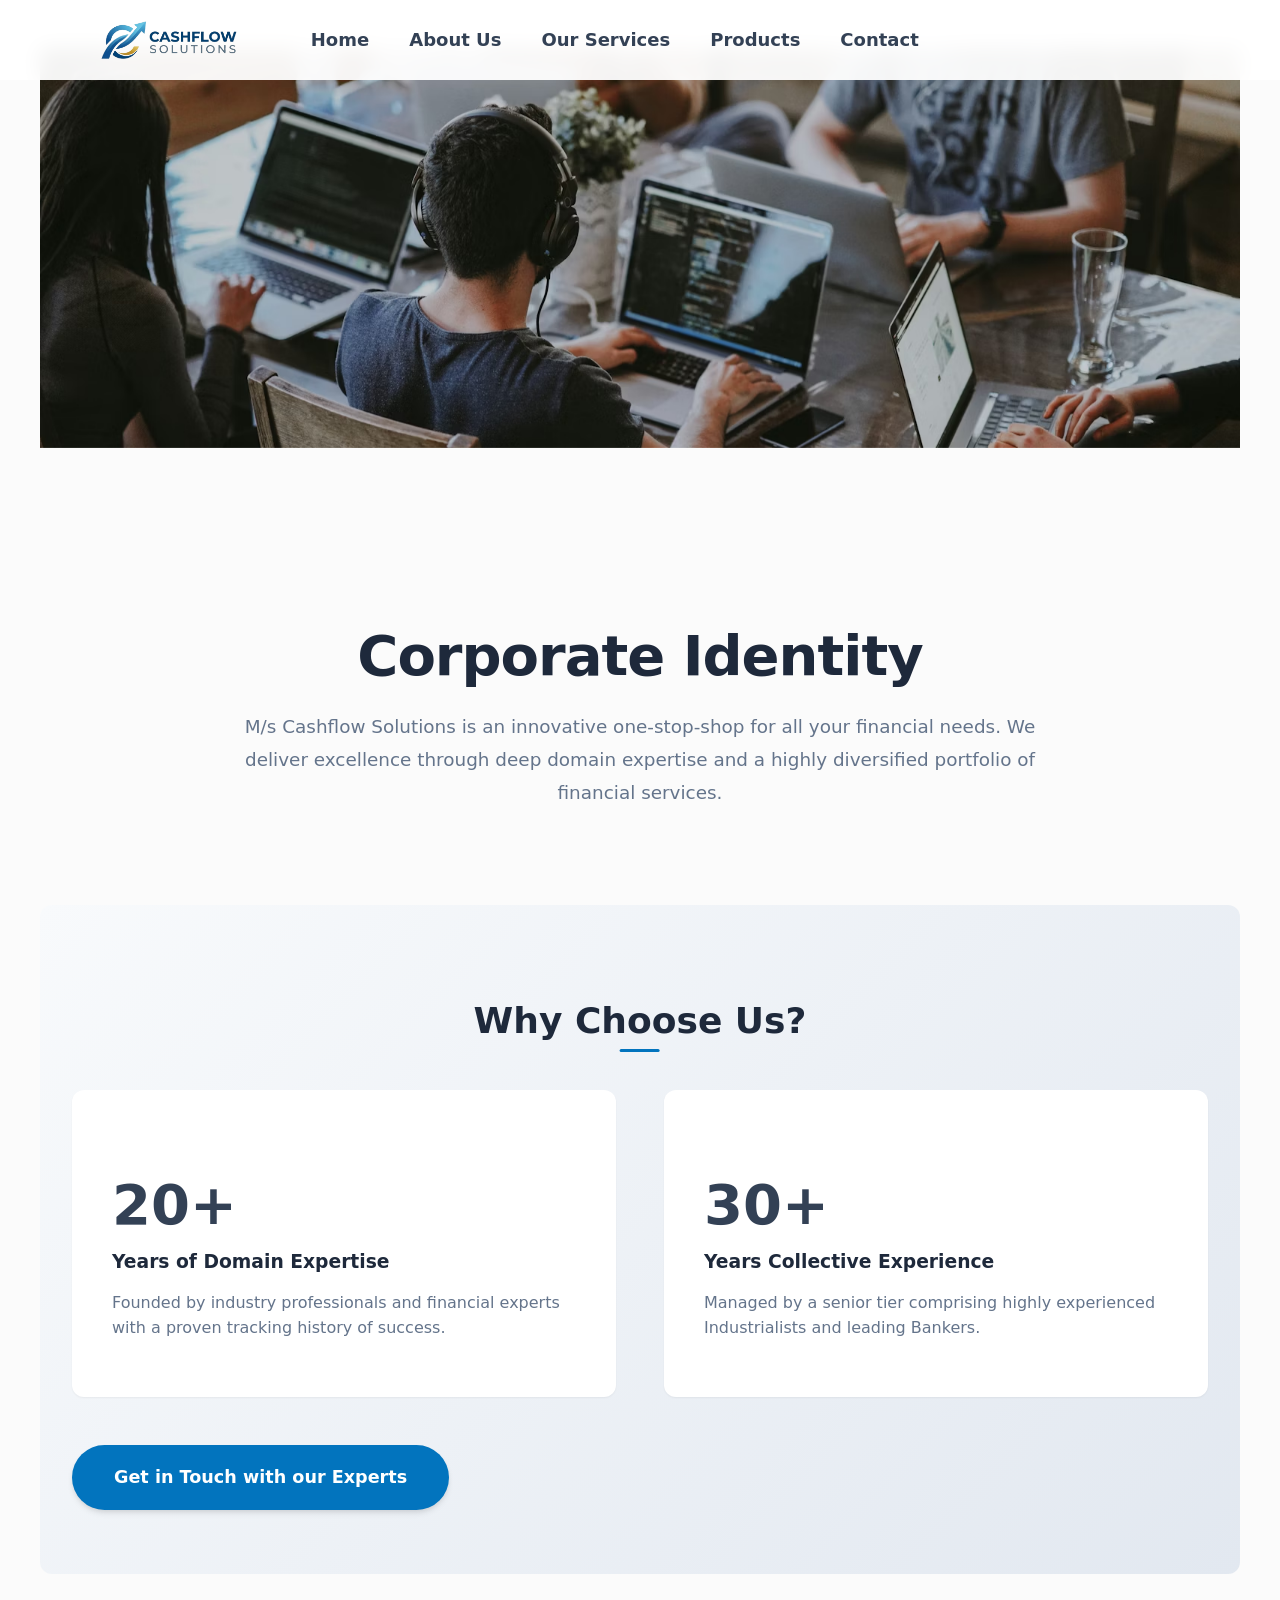
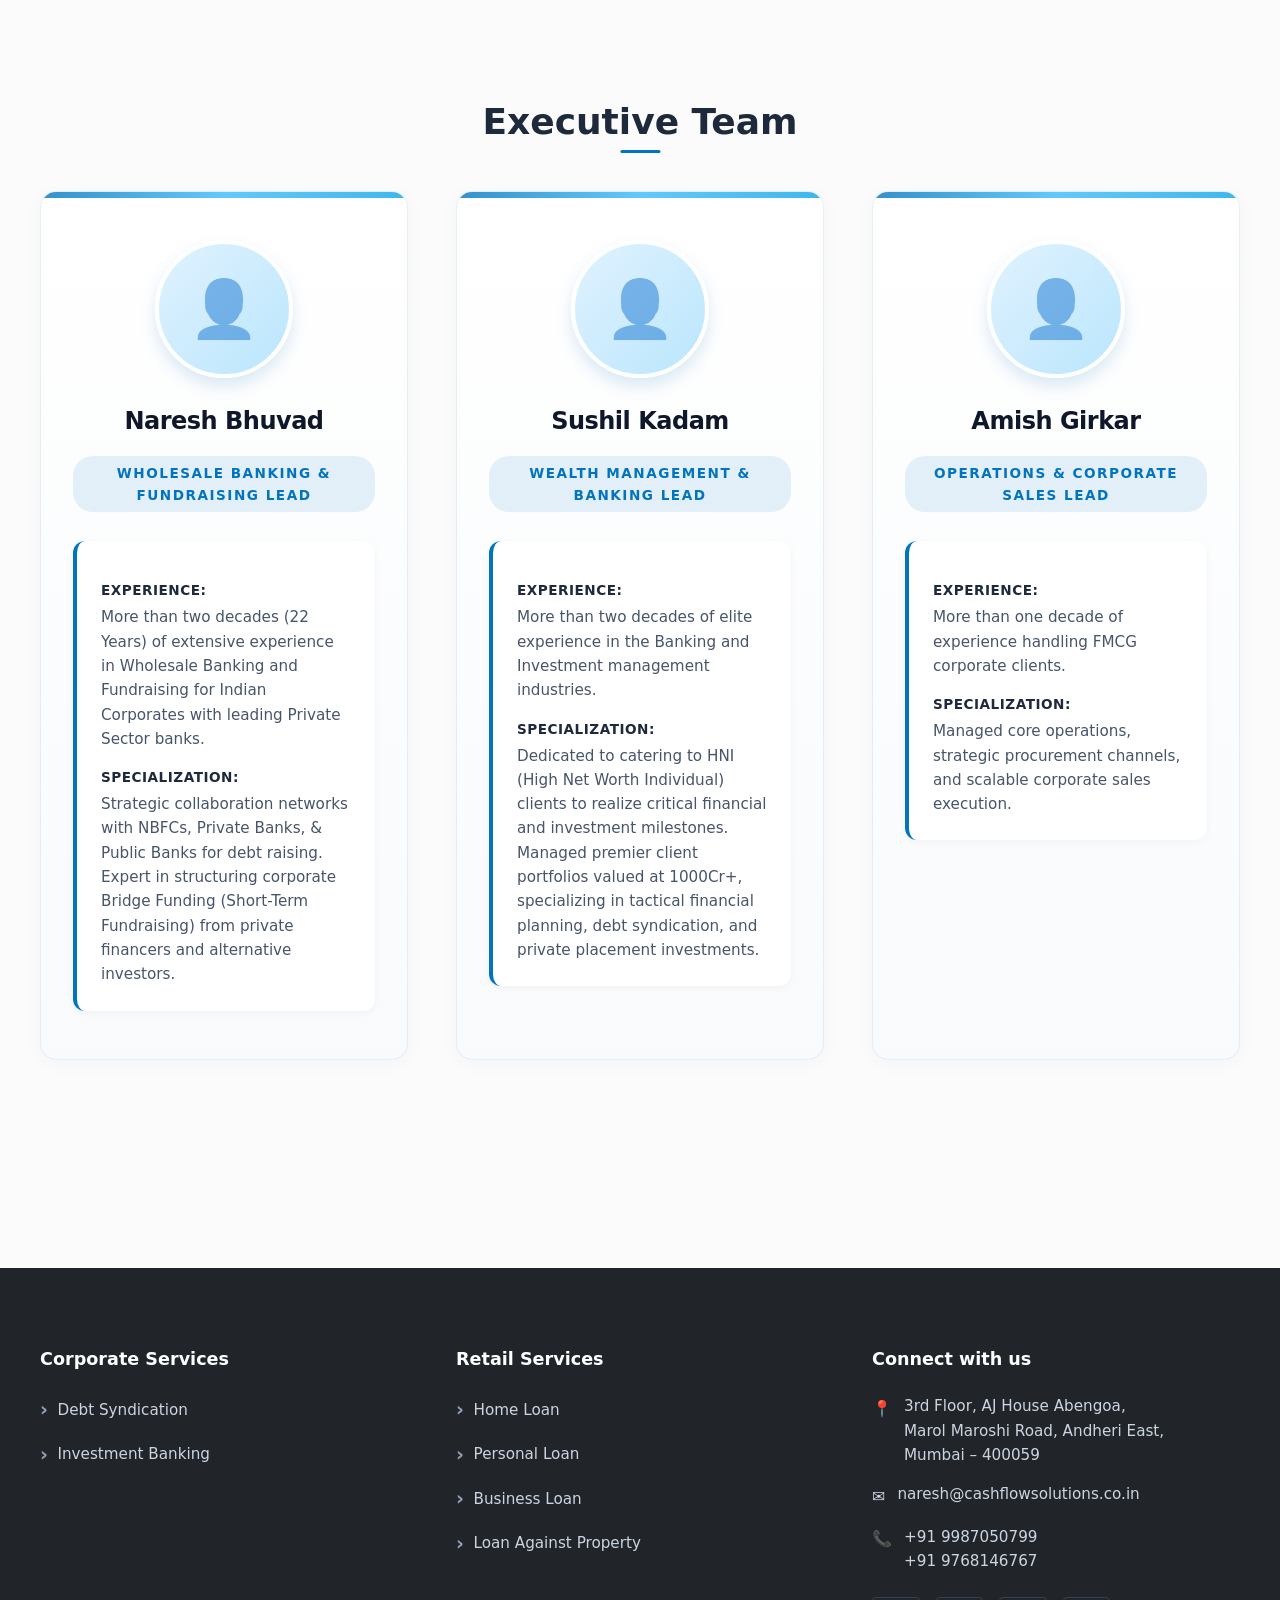
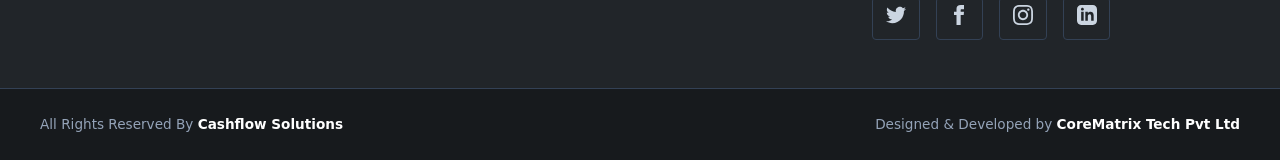
==== commit ba7cdef4: "chore: update footer attribution to CoreMatrix Tech Pvt Ltd - Replaced "Designed & Developed by Rohi" ====
--- a/about.html
+++ b/about.html
@@ -148,7 +148,7 @@
         <div class="footer-bottom">
             <div class="footer-bottom-container">
                 <div>All Rights Reserved By <strong>Cashflow Solutions</strong></div>
-                <div>Designed & Developed by <strong>Rohit Barge</strong></div>
+                <div>Designed & Developed by <strong>CoreMatrix Tech Pvt Ltd</strong></div>
             </div>
         </div>
     </footer>
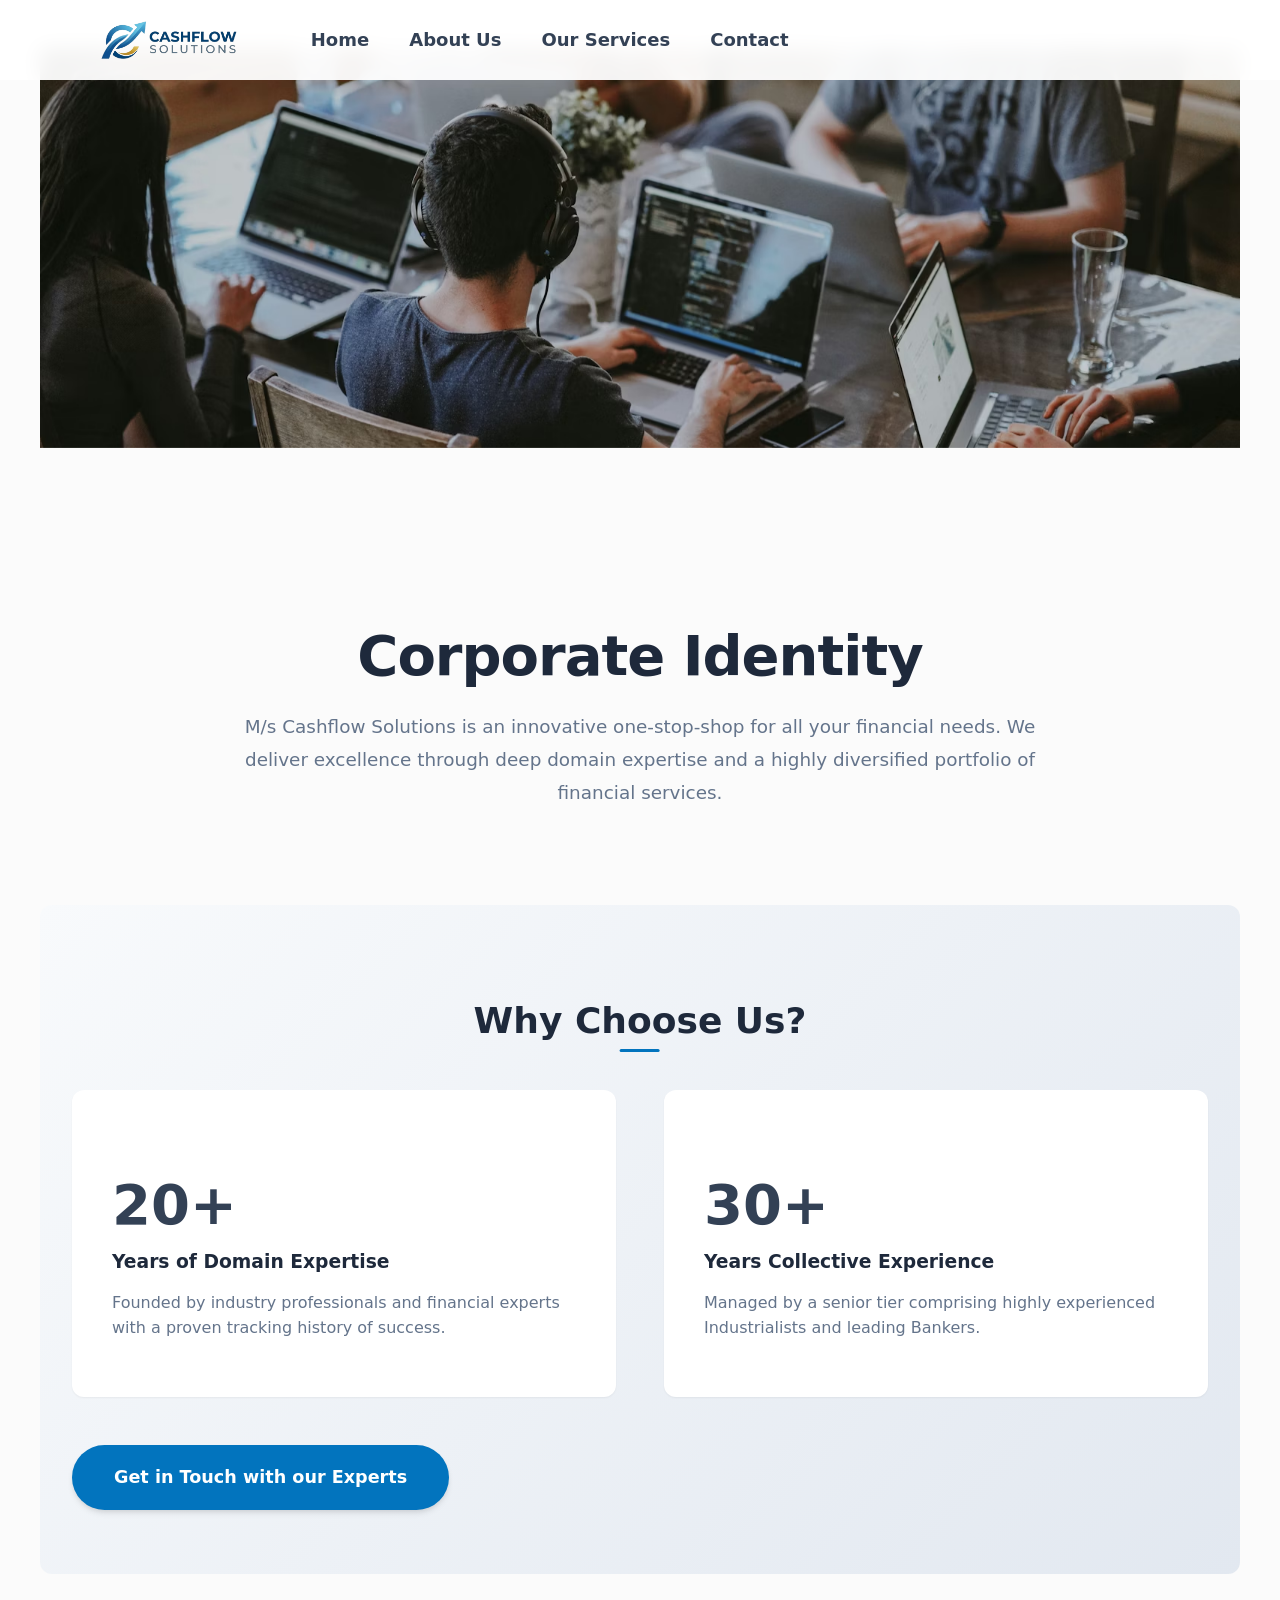
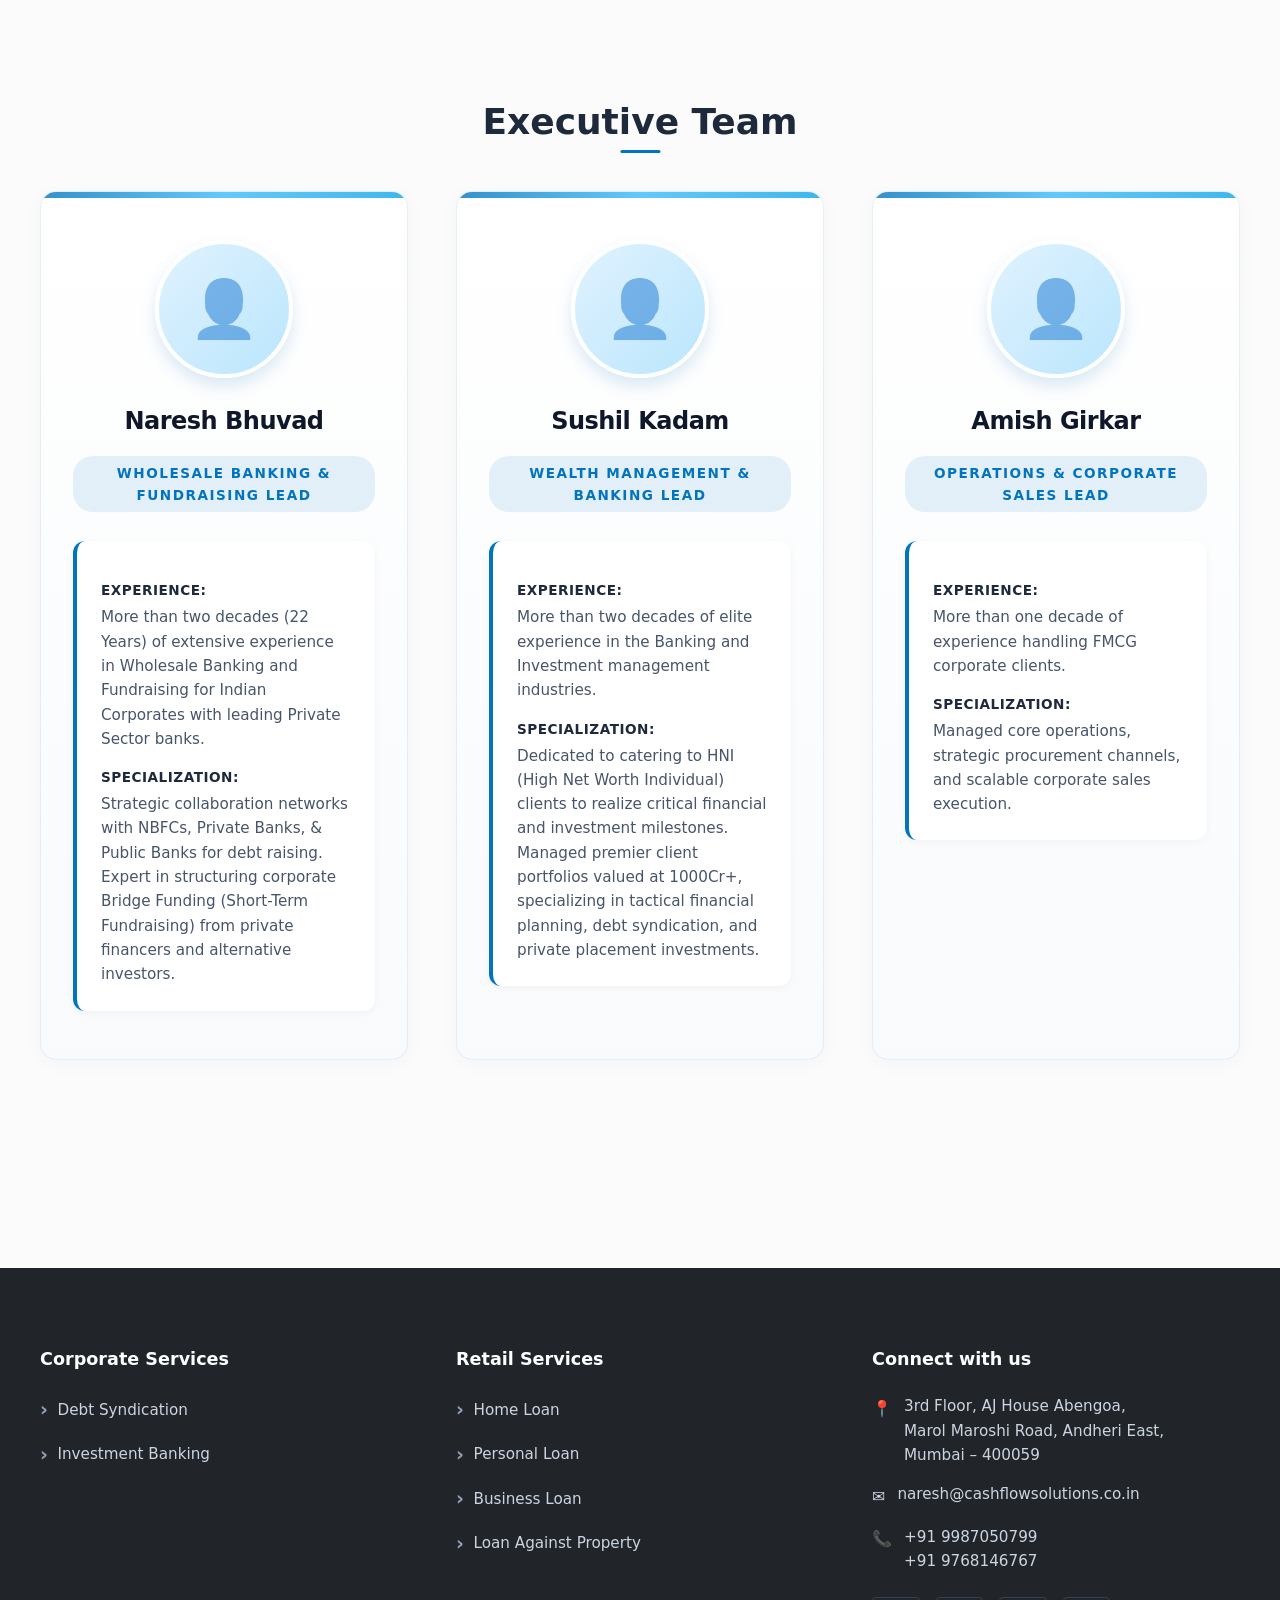
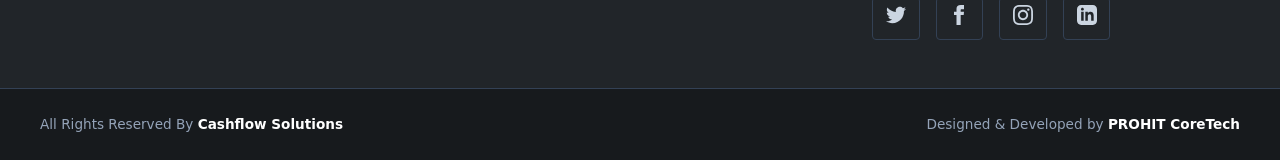
==== commit 45322aea: "feat: hide products page from navigation - Commented out the 'Products' link in the navigation menu " ====
--- a/about.html
+++ b/about.html
@@ -23,7 +23,7 @@
                     <a href="corporate-services.html">Corporate Services</a>
                 </div>
             </div>
-            <a href="products.html">Products</a>
+            <!-- <a href="products.html">Products</a> -->
             <a href="contact.html">Contact</a>
         </nav>
     </header>
@@ -148,7 +148,7 @@
         <div class="footer-bottom">
             <div class="footer-bottom-container">
                 <div>All Rights Reserved By <strong>Cashflow Solutions</strong></div>
-                <div>Designed & Developed by <strong>CoreMatrix Tech Pvt Ltd</strong></div>
+                <div>Designed & Developed by <strong>PROHIT CoreTech</strong></div>
             </div>
         </div>
     </footer>
--- a/assets/css/style.css
+++ b/assets/css/style.css
@@ -941,3 +941,139 @@
   100% { transform: translateX(calc(-50% - 1rem)); }
 }
 
+/* --- Home Page Enhancements --- */
+
+/* Core Expertise Cards */
+.service-card-modern {
+  background: white;
+  padding: 3rem 2rem;
+  border-radius: var(--border-radius-lg);
+  box-shadow: var(--shadow-md);
+  transition: all 0.3s ease;
+  text-align: center;
+  border: 1px solid var(--border-subtle);
+}
+.service-card-modern:hover {
+  transform: translateY(-10px);
+  box-shadow: var(--shadow-hover);
+  border-color: var(--primary-blue);
+}
+.service-card-modern .icon-wrapper {
+  transition: transform 0.3s ease;
+}
+.service-card-modern:hover .icon-wrapper {
+  transform: scale(1.1);
+}
+
+/* Trust Indicators */
+.trust-indicators .grid-4 {
+  display: grid;
+  grid-template-columns: repeat(4, 1fr);
+  gap: 2rem;
+}
+@media (max-width: 900px) {
+  .trust-indicators .grid-4 {
+    grid-template-columns: repeat(2, 1fr);
+  }
+}
+@media (max-width: 480px) {
+  .trust-indicators .grid-4 {
+    grid-template-columns: 1fr;
+  }
+}
+.trust-stat {
+  padding: 1rem;
+}
+
+/* Partner Marquee */
+.partner-marquee-section {
+  padding: 4rem 0;
+  background-color: white;
+  border-top: 1px solid var(--border-subtle);
+  border-bottom: 1px solid var(--border-subtle);
+  overflow: hidden;
+}
+.marquee-container {
+  width: 100%;
+  overflow: hidden;
+  position: relative;
+}
+.marquee-container::before, .marquee-container::after {
+  content: "";
+  position: absolute;
+  top: 0;
+  width: 150px;
+  height: 100%;
+  z-index: 2;
+  pointer-events: none;
+}
+.marquee-container::before {
+  left: 0;
+  background: linear-gradient(to right, white 0%, transparent 100%);
+}
+.marquee-container::after {
+  right: 0;
+  background: linear-gradient(to left, white 0%, transparent 100%);
+}
+.marquee-content {
+  display: flex;
+  width: max-content;
+  animation: scroll 20s linear infinite;
+  gap: 3rem;
+  align-items: center;
+}
+.partner-logo {
+  font-size: 2.5rem; /* Larger for ticker tape vibe */
+  font-weight: 800;
+  color: #64748b;
+  text-transform: uppercase;
+  letter-spacing: -1px;
+  white-space: nowrap;
+  transition: color 0.3s ease;
+}
+.partner-logo:hover {
+  color: var(--primary-blue);
+}
+.marquee-icon {
+  flex-shrink: 0;
+  width: 1.5em;
+  height: 1.5em;
+  color: var(--primary-blue);
+  opacity: 0.7;
+}
+
+/* Final CTA Banner */
+.final-cta {
+  background: linear-gradient(135deg, var(--primary-blue), var(--dark-slate));
+  color: white;
+  text-align: center;
+  padding: 6rem 2rem;
+}
+.final-cta .cta-content {
+  max-width: 700px;
+  margin: 0 auto;
+}
+.final-cta h2 {
+  font-size: 2.5rem;
+  margin-bottom: 1.5rem;
+  color: white;
+}
+.final-cta p {
+  font-size: 1.2rem;
+  margin-bottom: 2.5rem;
+  opacity: 0.9;
+}
+.cta-button {
+  background: white !important;
+  color: var(--primary-blue) !important;
+  font-weight: 700 !important;
+  padding: 1.2rem 3rem !important;
+  font-size: 1.1rem !important;
+  border-radius: 50px !important;
+  display: inline-block;
+}
+.cta-button:hover {
+  background: #f8fafc !important;
+  transform: translateY(-3px) !important;
+  box-shadow: 0 10px 20px rgba(0,0,0,0.2) !important;
+}
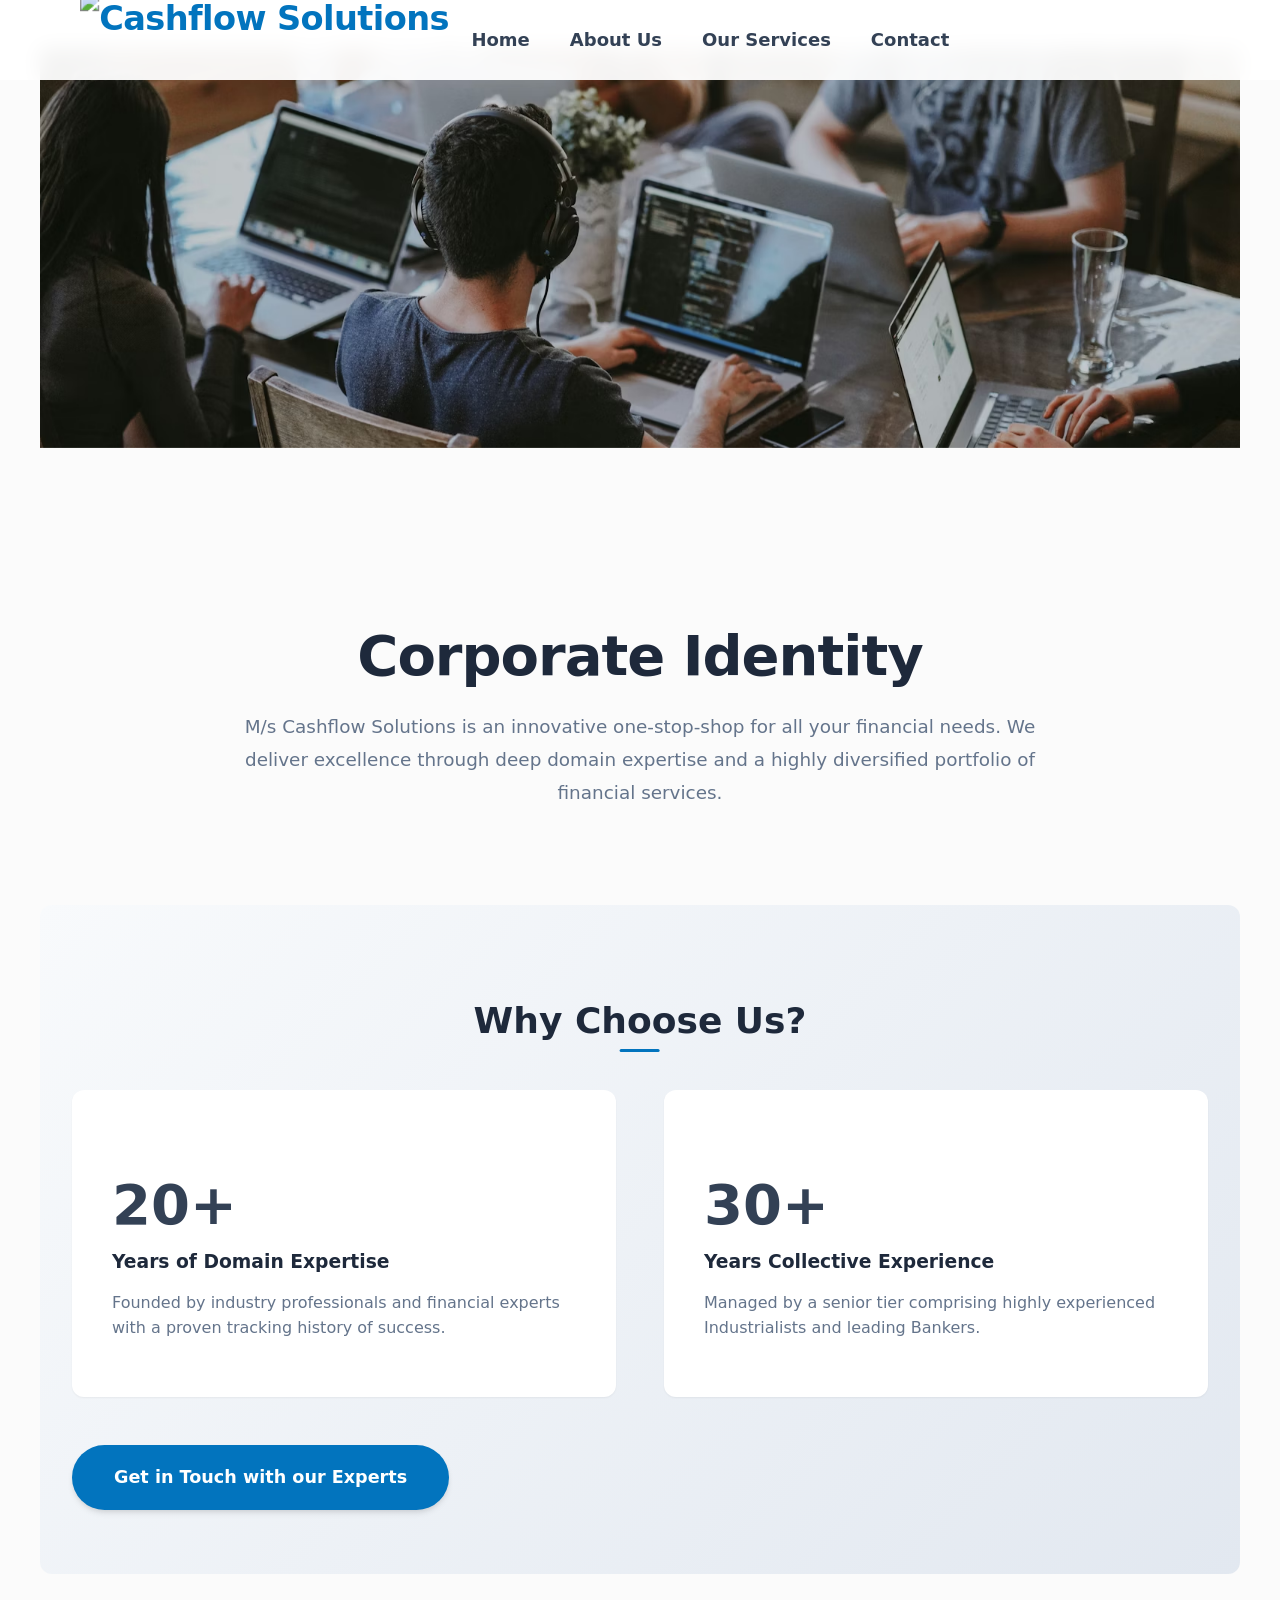
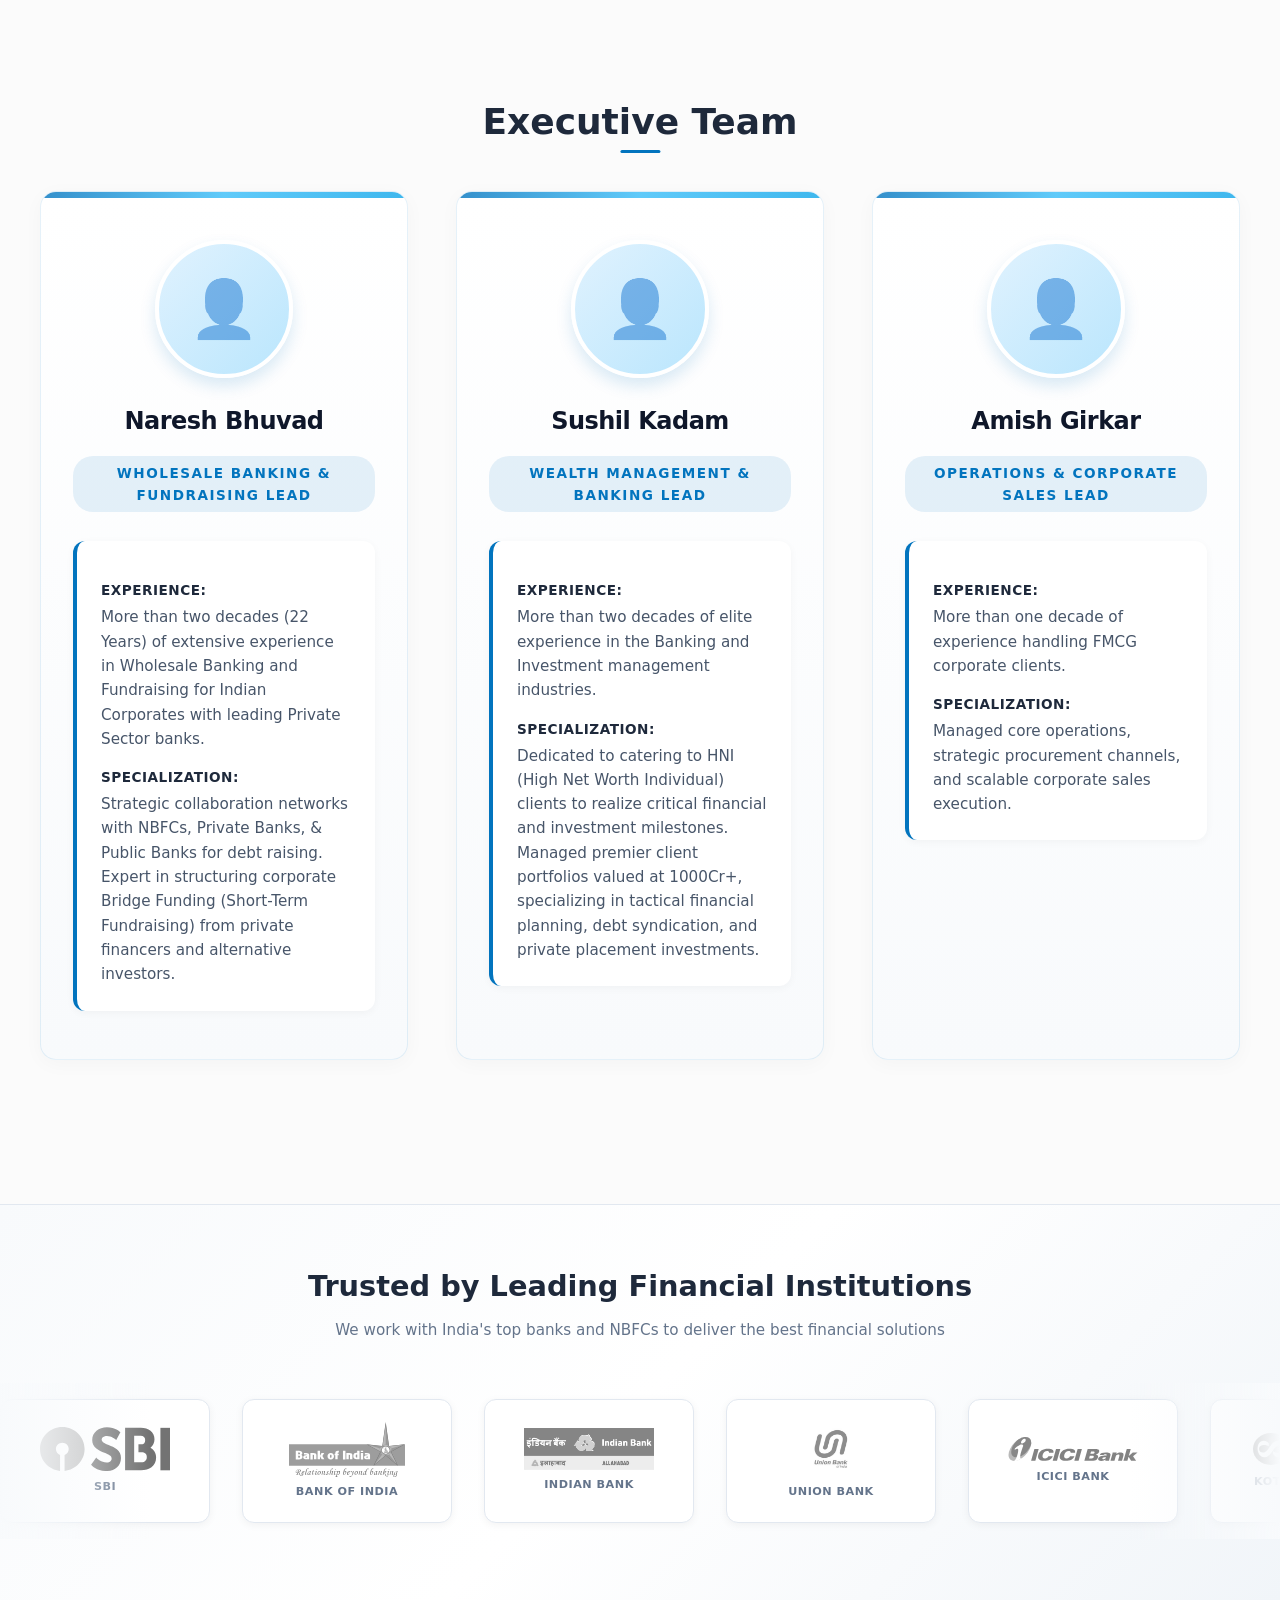
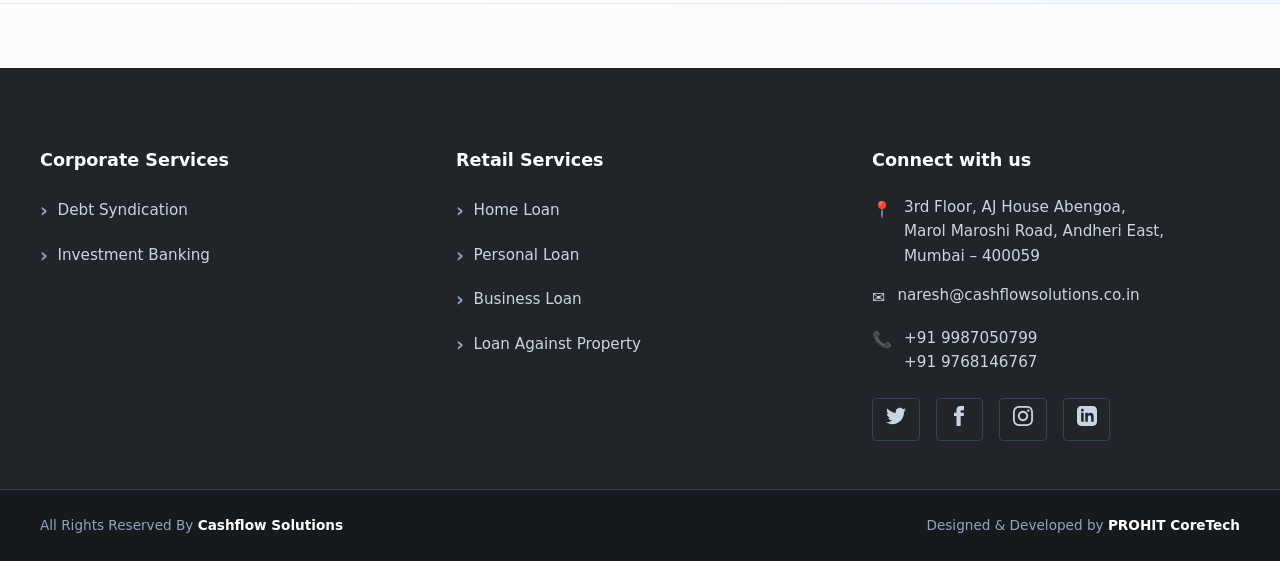
==== commit 255e6280: "feat: Add bank logo marquee to all pages – Trusted by Leading Financial Institutions - Added 'Truste" ====
--- a/about.html
+++ b/about.html
@@ -4,7 +4,7 @@
     <meta charset="UTF-8">
     <meta name="viewport" content="width=device-width, initial-scale=1.0">
     <meta name="description" content="Learn more about Cashflow Solutions, our mission, and the team behind our success.">
-    <meta http-equiv="Content-Security-Policy" content="default-src 'self'; style-src 'self' 'unsafe-inline' https://fonts.googleapis.com; font-src 'self' https://fonts.gstatic.com; img-src 'self' data:; script-src 'self';">
+    <meta http-equiv="Content-Security-Policy" content="default-src 'self'; style-src 'self' 'unsafe-inline' https://fonts.googleapis.com; font-src 'self' https://fonts.gstatic.com; img-src 'self' data: blob:; script-src 'self';">
     <title>Cashflow Solutions - About Us</title>
     <link href="https://fonts.googleapis.com/css2?family=Inter:wght@400;500;600;700&display=swap" rel="stylesheet">
     <link rel="stylesheet" href="assets/css/style.css">
@@ -92,6 +92,46 @@
         </section>
     </main>
 
+    <!-- Trusted by Leading Financial Institutions -->
+    <section class="partner-marquee-section">
+        <div class="section-header">
+            <h2>Trusted by Leading Financial Institutions</h2>
+            <p>We work with India's top banks and NBFCs to deliver the best financial solutions</p>
+        </div>
+        <div class="marquee-container">
+            <div class="marquee-content">
+                <!-- Original set -->
+                <div class="partner-logo-card"><img src="assets/bank-logo/State_Bank_of_Ind.svg" alt="State Bank of India"><span class="bank-label">SBI</span></div>
+                <div class="partner-logo-card"><img src="assets/bank-logo/Bank_of_India.svg" alt="Bank of India"><span class="bank-label">Bank of India</span></div>
+                <div class="partner-logo-card"><img src="assets/bank-logo/Indian bank.png" alt="Indian Bank"><span class="bank-label">Indian Bank</span></div>
+                <div class="partner-logo-card"><img src="assets/bank-logo/union bank.jpeg" alt="Union Bank of India"><span class="bank-label">Union Bank</span></div>
+                <div class="partner-logo-card"><img src="assets/bank-logo/ICICI_Bank.svg" alt="ICICI Bank"><span class="bank-label">ICICI Bank</span></div>
+                <div class="partner-logo-card"><img src="assets/bank-logo/Kotak_Mahindra.svg" alt="Kotak Mahindra Bank"><span class="bank-label">Kotak Mahindra</span></div>
+                <div class="partner-logo-card"><img src="assets/bank-logo/Axis_Bank.svg" alt="Axis Bank"><span class="bank-label">Axis Bank</span></div>
+                <div class="partner-logo-card"><img src="assets/bank-logo/yes bank.png" alt="Yes Bank"><span class="bank-label">Yes Bank</span></div>
+                <div class="partner-logo-card"><img src="assets/bank-logo/HDFC_Bank.svg" alt="HDFC Bank"><span class="bank-label">HDFC Bank</span></div>
+                <div class="partner-logo-card"><img src="assets/bank-logo/Cholamandalam_Investment.svg" alt="Cholamandalam"><span class="bank-label">Chola</span></div>
+                <div class="partner-logo-card"><img src="assets/bank-logo/Hero_FinCorp.svg" alt="Hero FinCorp"><span class="bank-label">Hero FinCorp</span></div>
+                <div class="partner-logo-card"><img src="assets/bank-logo/tata capital.jpeg" alt="TATA Capital"><span class="bank-label">TATA Capital</span></div>
+                <div class="partner-logo-card"><img src="assets/bank-logo/Poonawalla_Fincorp.svg" alt="Poonawalla Fincorp"><span class="bank-label">Poonawalla</span></div>
+                <!-- Duplicated set for seamless loop -->
+                <div class="partner-logo-card"><img src="assets/bank-logo/State_Bank_of_Ind.svg" alt="State Bank of India"><span class="bank-label">SBI</span></div>
+                <div class="partner-logo-card"><img src="assets/bank-logo/Bank_of_India.svg" alt="Bank of India"><span class="bank-label">Bank of India</span></div>
+                <div class="partner-logo-card"><img src="assets/bank-logo/Indian bank.png" alt="Indian Bank"><span class="bank-label">Indian Bank</span></div>
+                <div class="partner-logo-card"><img src="assets/bank-logo/union bank.jpeg" alt="Union Bank of India"><span class="bank-label">Union Bank</span></div>
+                <div class="partner-logo-card"><img src="assets/bank-logo/ICICI_Bank.svg" alt="ICICI Bank"><span class="bank-label">ICICI Bank</span></div>
+                <div class="partner-logo-card"><img src="assets/bank-logo/Kotak_Mahindra.svg" alt="Kotak Mahindra Bank"><span class="bank-label">Kotak Mahindra</span></div>
+                <div class="partner-logo-card"><img src="assets/bank-logo/Axis_Bank.svg" alt="Axis Bank"><span class="bank-label">Axis Bank</span></div>
+                <div class="partner-logo-card"><img src="assets/bank-logo/yes bank.png" alt="Yes Bank"><span class="bank-label">Yes Bank</span></div>
+                <div class="partner-logo-card"><img src="assets/bank-logo/HDFC_Bank.svg" alt="HDFC Bank"><span class="bank-label">HDFC Bank</span></div>
+                <div class="partner-logo-card"><img src="assets/bank-logo/Cholamandalam_Investment.svg" alt="Cholamandalam"><span class="bank-label">Chola</span></div>
+                <div class="partner-logo-card"><img src="assets/bank-logo/Hero_FinCorp.svg" alt="Hero FinCorp"><span class="bank-label">Hero FinCorp</span></div>
+                <div class="partner-logo-card"><img src="assets/bank-logo/tata capital.jpeg" alt="TATA Capital"><span class="bank-label">TATA Capital</span></div>
+                <div class="partner-logo-card"><img src="assets/bank-logo/Poonawalla_Fincorp.svg" alt="Poonawalla Fincorp"><span class="bank-label">Poonawalla</span></div>
+            </div>
+        </div>
+    </section>
+
     <footer class="animate-fade-in">
         <div class="footer-container">
             <div class="footer-column">
--- a/assets/css/style.css
+++ b/assets/css/style.css
@@ -572,7 +572,7 @@
   align-items: center;
   max-width: 1200px;
   margin: 0 auto;
-  padding: 8rem 2rem 7rem 2rem; /* Extra padding at top for header, bottom for ticker */
+  padding: 8rem 2rem 4rem 2rem; /* Extra padding at top for header, bottom reduced */
   gap: 4rem;
 }
 
@@ -988,10 +988,25 @@
 /* Partner Marquee */
 .partner-marquee-section {
   padding: 4rem 0;
-  background-color: white;
+  background: linear-gradient(135deg, #f8fafc 0%, #ffffff 50%, #f1f5f9 100%);
   border-top: 1px solid var(--border-subtle);
   border-bottom: 1px solid var(--border-subtle);
   overflow: hidden;
+}
+.partner-marquee-section .section-header {
+  text-align: center;
+  margin-bottom: 2.5rem;
+  padding: 0 2rem;
+}
+.partner-marquee-section .section-header h2 {
+  font-size: 1.8rem;
+  font-weight: 700;
+  color: var(--dark-slate);
+  margin: 0 0 0.5rem 0;
+}
+.partner-marquee-section .section-header p {
+  color: var(--text-muted);
+  font-size: 0.95rem;
 }
 .marquee-container {
   width: 100%;
@@ -1009,21 +1024,70 @@
 }
 .marquee-container::before {
   left: 0;
-  background: linear-gradient(to right, white 0%, transparent 100%);
+  background: linear-gradient(to right, #f8fafc 0%, transparent 100%);
 }
 .marquee-container::after {
   right: 0;
-  background: linear-gradient(to left, white 0%, transparent 100%);
+  background: linear-gradient(to left, #f8fafc 0%, transparent 100%);
+}
+@keyframes scrollRightToLeft {
+  0% { transform: translateX(0); }
+  100% { transform: translateX(-50%); }
 }
 .marquee-content {
   display: flex;
   width: max-content;
-  animation: scroll 20s linear infinite;
-  gap: 3rem;
-  align-items: center;
-}
+  animation: scrollRightToLeft 30s linear infinite;
+  gap: 2rem;
+  align-items: center;
+  padding: 1rem 0;
+}
+.marquee-content:hover {
+  animation-play-state: paused;
+}
+.partner-logo-card {
+  display: flex;
+  flex-direction: column;
+  align-items: center;
+  justify-content: center;
+  background: #ffffff;
+  border: 1px solid #e2e8f0;
+  border-radius: 12px;
+  padding: 1rem 1.5rem;
+  min-width: 160px;
+  height: 90px;
+  box-shadow: 0 2px 8px rgba(0,0,0,0.05);
+  transition: all 0.3s ease;
+  flex-shrink: 0;
+}
+.partner-logo-card:hover {
+  box-shadow: 0 8px 20px rgba(2, 116, 190, 0.15);
+  border-color: var(--primary-blue);
+  transform: translateY(-3px);
+}
+.partner-logo-card img {
+  max-width: 130px;
+  max-height: 55px;
+  width: auto;
+  height: auto;
+  object-fit: contain;
+  filter: grayscale(100%) opacity(0.65);
+  transition: filter 0.3s ease;
+}
+.partner-logo-card:hover img {
+  filter: grayscale(0%) opacity(1);
+}
+.partner-logo-card .bank-label {
+  font-size: 0.7rem;
+  font-weight: 600;
+  color: var(--text-muted);
+  margin-top: 0.4rem;
+  text-transform: uppercase;
+  letter-spacing: 0.5px;
+}
+/* Legacy text-only logo support */
 .partner-logo {
-  font-size: 2.5rem; /* Larger for ticker tape vibe */
+  font-size: 2.5rem;
   font-weight: 800;
   color: #64748b;
   text-transform: uppercase;
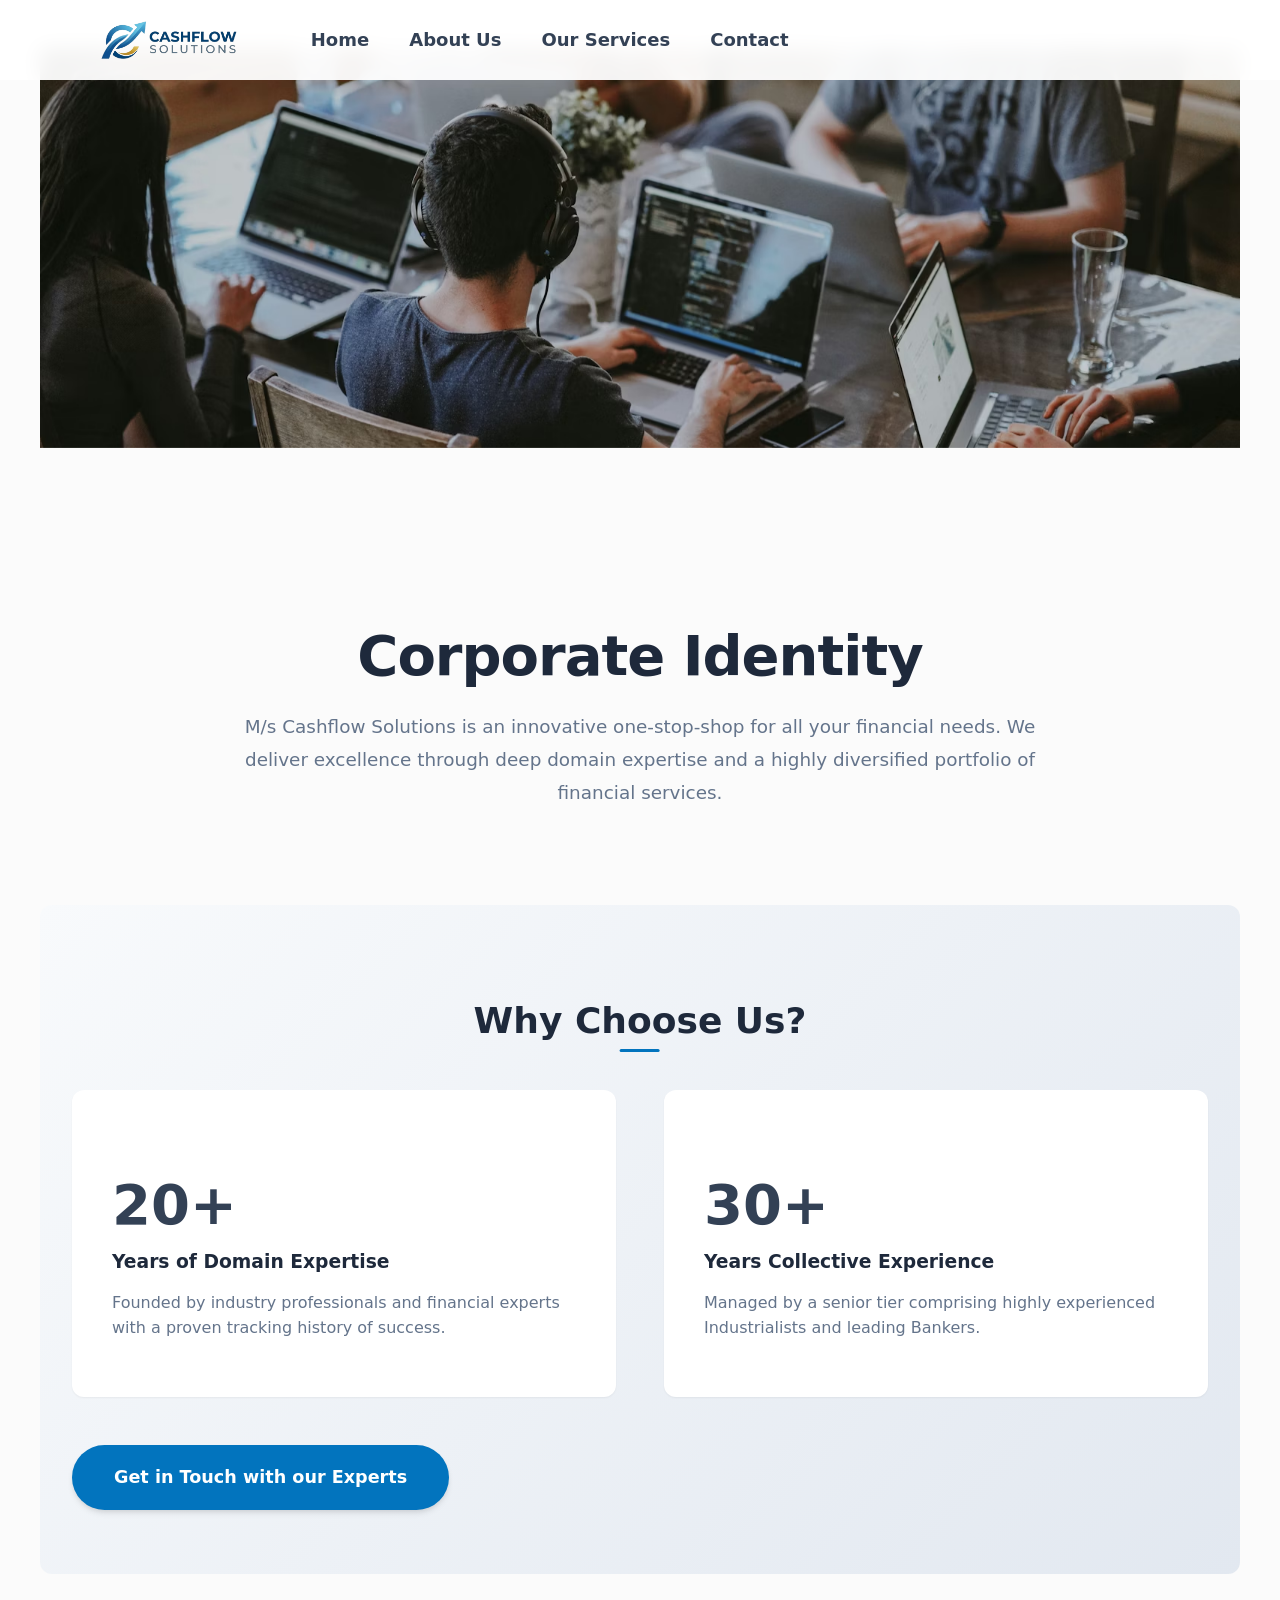
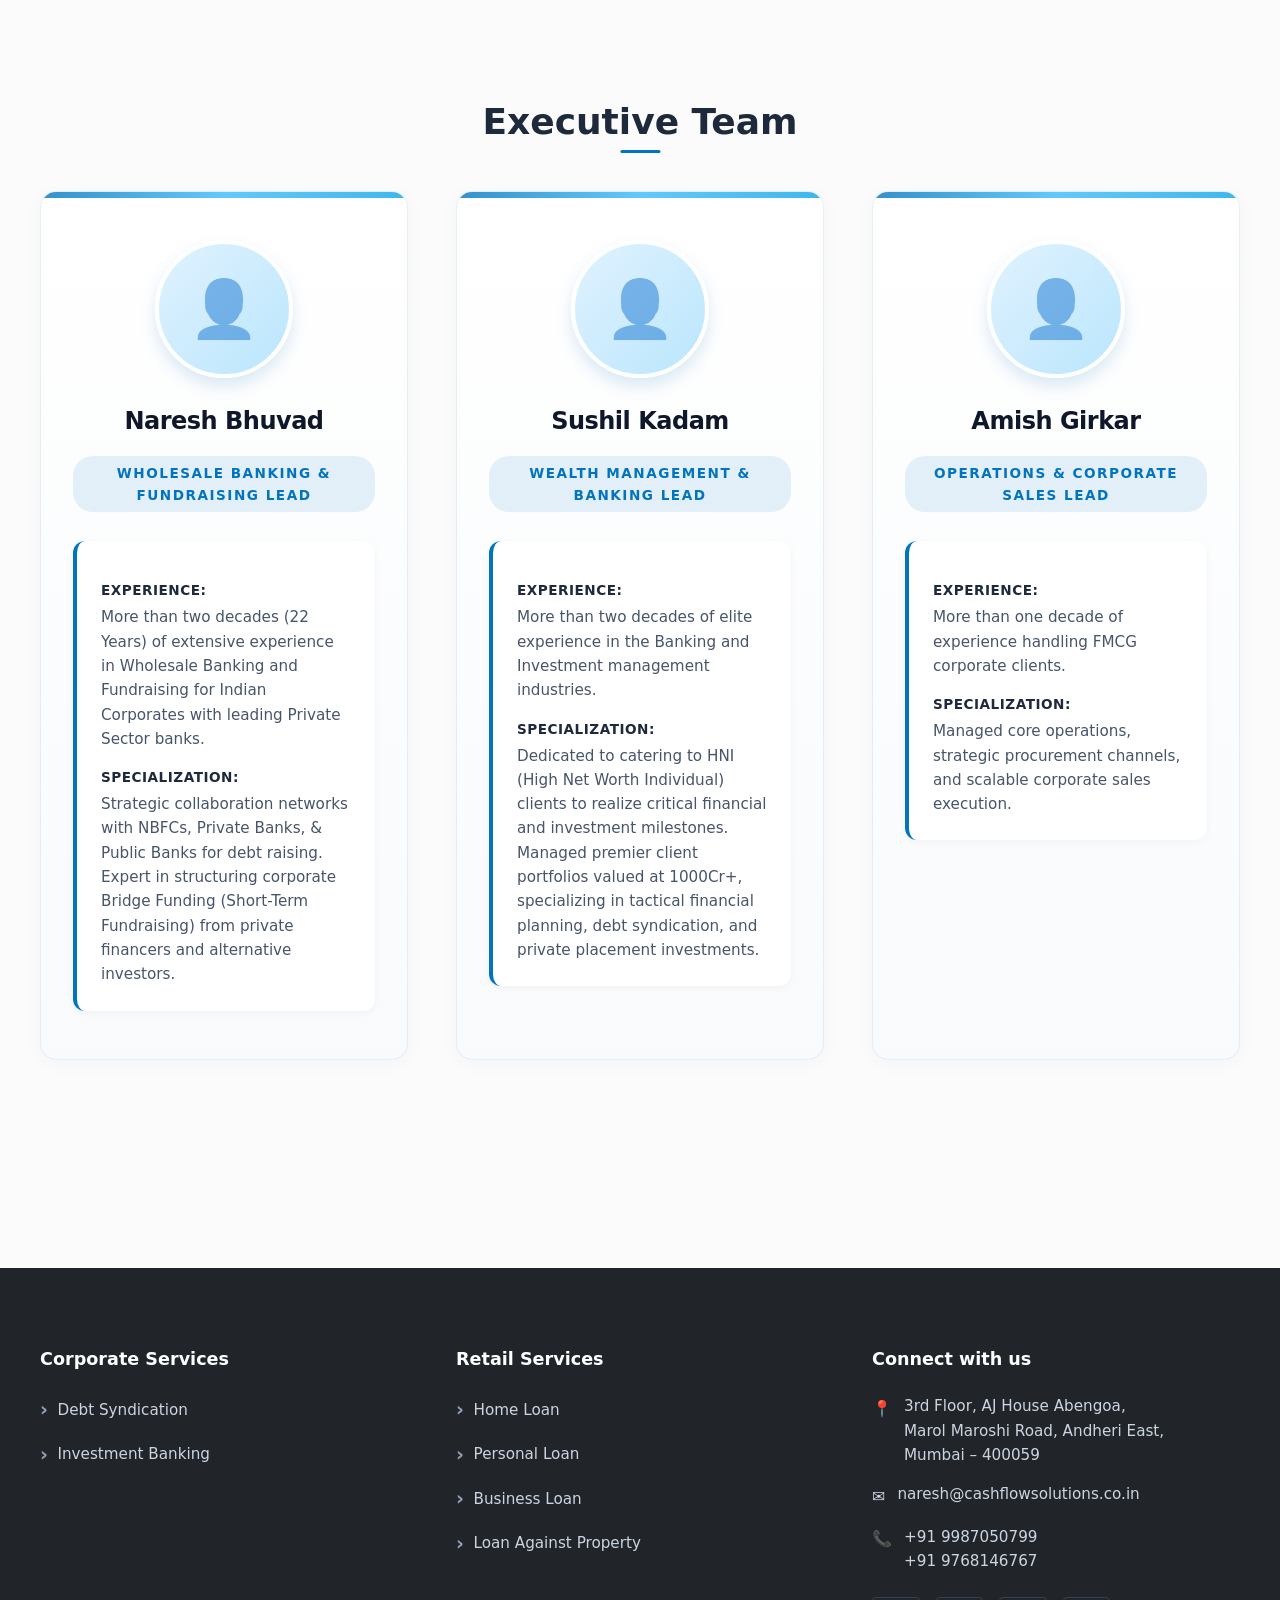
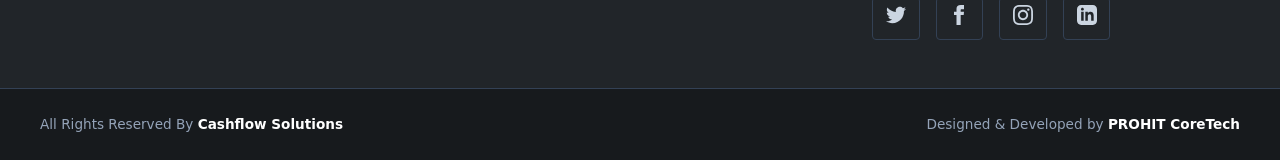
==== commit 60fd86d4: "fix: remove bank logo marquee section from about page" ====
--- a/about.html
+++ b/about.html
@@ -92,45 +92,6 @@
         </section>
     </main>
 
-    <!-- Trusted by Leading Financial Institutions -->
-    <section class="partner-marquee-section">
-        <div class="section-header">
-            <h2>Trusted by Leading Financial Institutions</h2>
-            <p>We work with India's top banks and NBFCs to deliver the best financial solutions</p>
-        </div>
-        <div class="marquee-container">
-            <div class="marquee-content">
-                <!-- Original set -->
-                <div class="partner-logo-card"><img src="assets/bank-logo/State_Bank_of_Ind.svg" alt="State Bank of India"><span class="bank-label">SBI</span></div>
-                <div class="partner-logo-card"><img src="assets/bank-logo/Bank_of_India.svg" alt="Bank of India"><span class="bank-label">Bank of India</span></div>
-                <div class="partner-logo-card"><img src="assets/bank-logo/Indian bank.png" alt="Indian Bank"><span class="bank-label">Indian Bank</span></div>
-                <div class="partner-logo-card"><img src="assets/bank-logo/union bank.jpeg" alt="Union Bank of India"><span class="bank-label">Union Bank</span></div>
-                <div class="partner-logo-card"><img src="assets/bank-logo/ICICI_Bank.svg" alt="ICICI Bank"><span class="bank-label">ICICI Bank</span></div>
-                <div class="partner-logo-card"><img src="assets/bank-logo/Kotak_Mahindra.svg" alt="Kotak Mahindra Bank"><span class="bank-label">Kotak Mahindra</span></div>
-                <div class="partner-logo-card"><img src="assets/bank-logo/Axis_Bank.svg" alt="Axis Bank"><span class="bank-label">Axis Bank</span></div>
-                <div class="partner-logo-card"><img src="assets/bank-logo/yes bank.png" alt="Yes Bank"><span class="bank-label">Yes Bank</span></div>
-                <div class="partner-logo-card"><img src="assets/bank-logo/HDFC_Bank.svg" alt="HDFC Bank"><span class="bank-label">HDFC Bank</span></div>
-                <div class="partner-logo-card"><img src="assets/bank-logo/Cholamandalam_Investment.svg" alt="Cholamandalam"><span class="bank-label">Chola</span></div>
-                <div class="partner-logo-card"><img src="assets/bank-logo/Hero_FinCorp.svg" alt="Hero FinCorp"><span class="bank-label">Hero FinCorp</span></div>
-                <div class="partner-logo-card"><img src="assets/bank-logo/tata capital.jpeg" alt="TATA Capital"><span class="bank-label">TATA Capital</span></div>
-                <div class="partner-logo-card"><img src="assets/bank-logo/Poonawalla_Fincorp.svg" alt="Poonawalla Fincorp"><span class="bank-label">Poonawalla</span></div>
-                <!-- Duplicated set for seamless loop -->
-                <div class="partner-logo-card"><img src="assets/bank-logo/State_Bank_of_Ind.svg" alt="State Bank of India"><span class="bank-label">SBI</span></div>
-                <div class="partner-logo-card"><img src="assets/bank-logo/Bank_of_India.svg" alt="Bank of India"><span class="bank-label">Bank of India</span></div>
-                <div class="partner-logo-card"><img src="assets/bank-logo/Indian bank.png" alt="Indian Bank"><span class="bank-label">Indian Bank</span></div>
-                <div class="partner-logo-card"><img src="assets/bank-logo/union bank.jpeg" alt="Union Bank of India"><span class="bank-label">Union Bank</span></div>
-                <div class="partner-logo-card"><img src="assets/bank-logo/ICICI_Bank.svg" alt="ICICI Bank"><span class="bank-label">ICICI Bank</span></div>
-                <div class="partner-logo-card"><img src="assets/bank-logo/Kotak_Mahindra.svg" alt="Kotak Mahindra Bank"><span class="bank-label">Kotak Mahindra</span></div>
-                <div class="partner-logo-card"><img src="assets/bank-logo/Axis_Bank.svg" alt="Axis Bank"><span class="bank-label">Axis Bank</span></div>
-                <div class="partner-logo-card"><img src="assets/bank-logo/yes bank.png" alt="Yes Bank"><span class="bank-label">Yes Bank</span></div>
-                <div class="partner-logo-card"><img src="assets/bank-logo/HDFC_Bank.svg" alt="HDFC Bank"><span class="bank-label">HDFC Bank</span></div>
-                <div class="partner-logo-card"><img src="assets/bank-logo/Cholamandalam_Investment.svg" alt="Cholamandalam"><span class="bank-label">Chola</span></div>
-                <div class="partner-logo-card"><img src="assets/bank-logo/Hero_FinCorp.svg" alt="Hero FinCorp"><span class="bank-label">Hero FinCorp</span></div>
-                <div class="partner-logo-card"><img src="assets/bank-logo/tata capital.jpeg" alt="TATA Capital"><span class="bank-label">TATA Capital</span></div>
-                <div class="partner-logo-card"><img src="assets/bank-logo/Poonawalla_Fincorp.svg" alt="Poonawalla Fincorp"><span class="bank-label">Poonawalla</span></div>
-            </div>
-        </div>
-    </section>
 
     <footer class="animate-fade-in">
         <div class="footer-container">
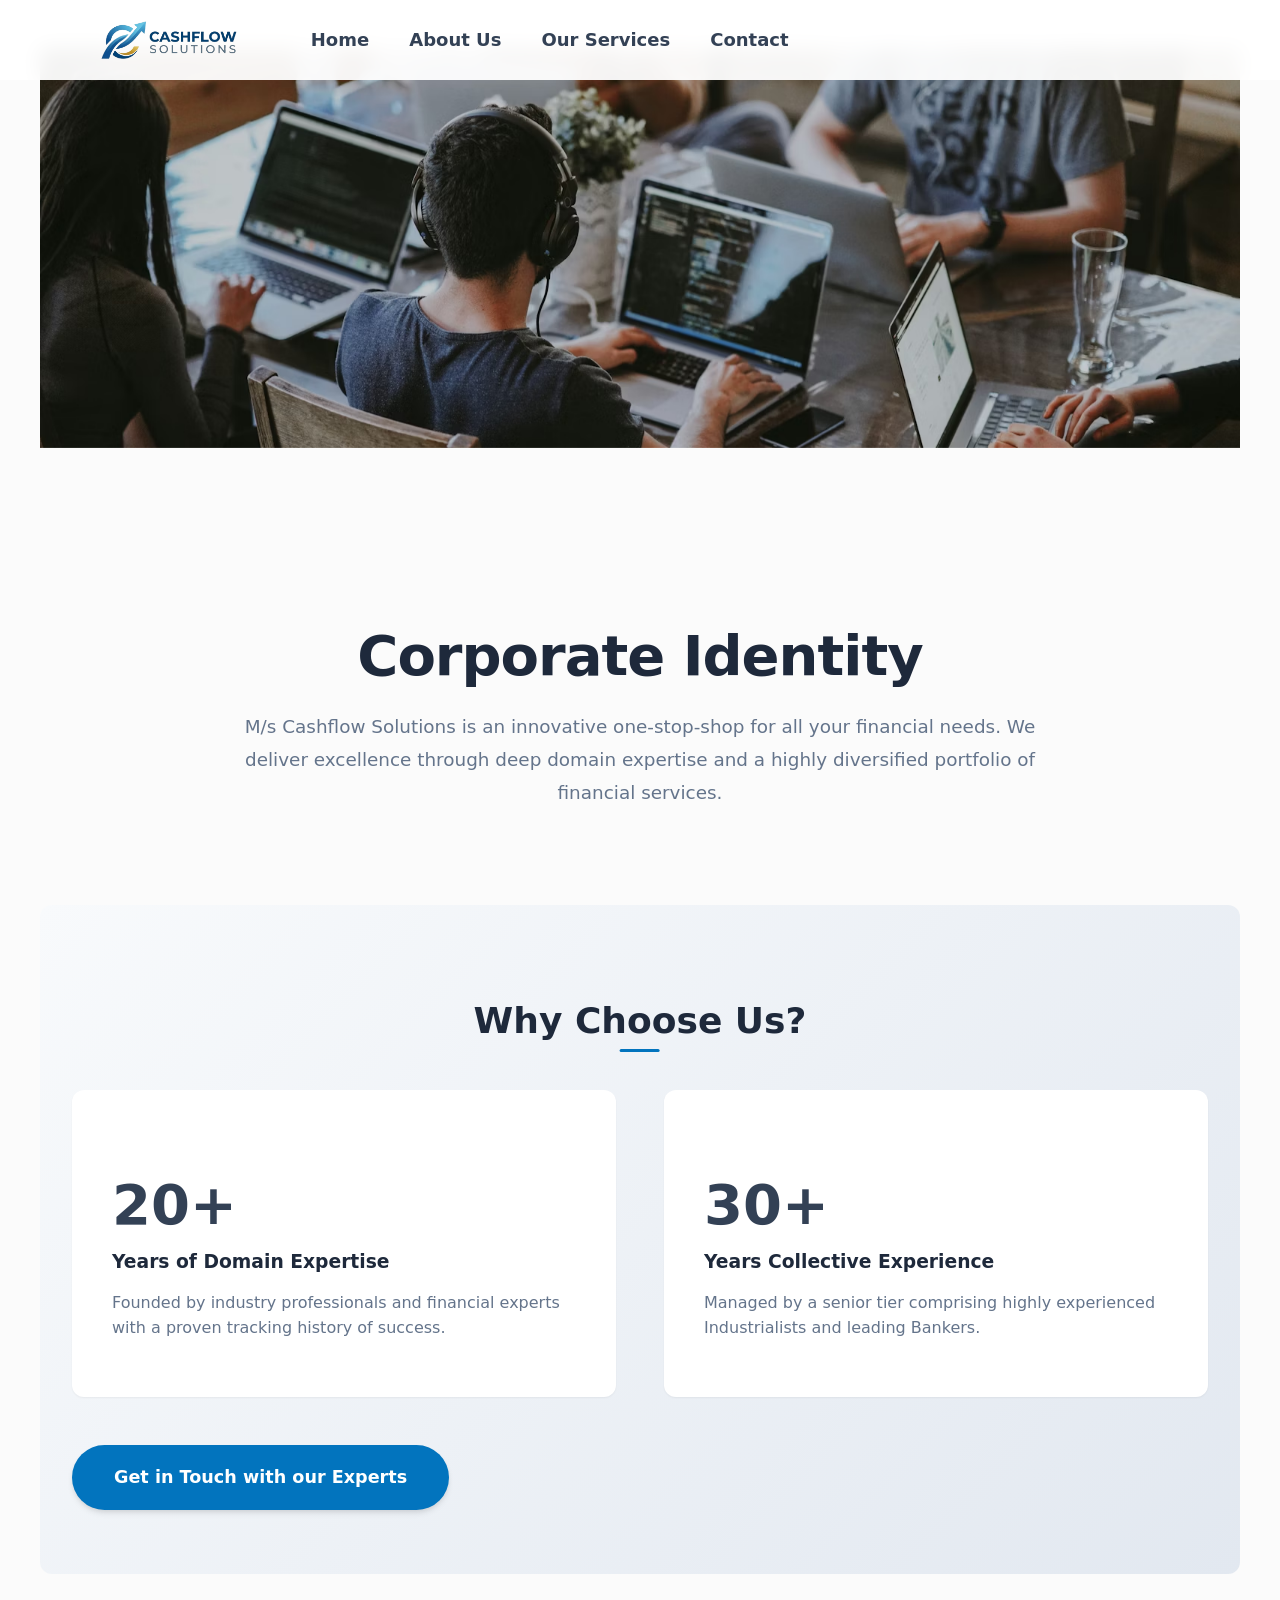
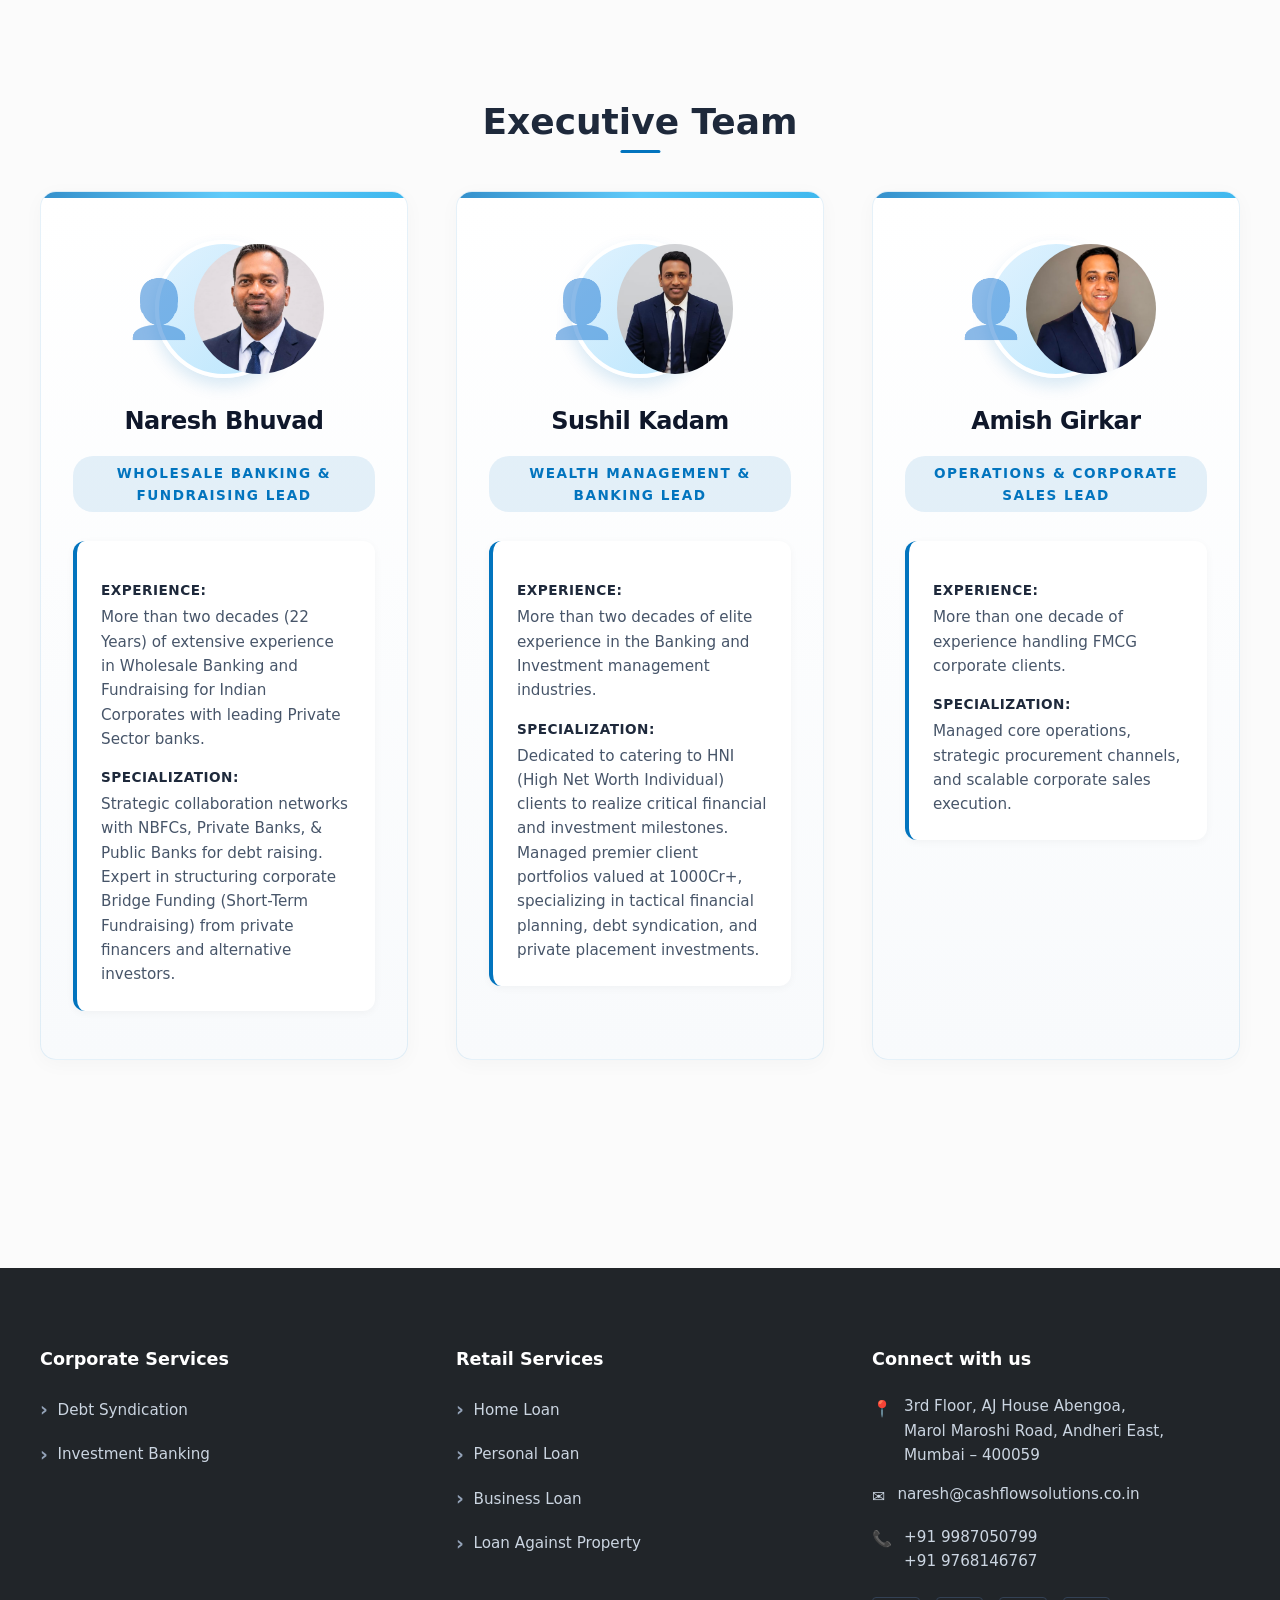
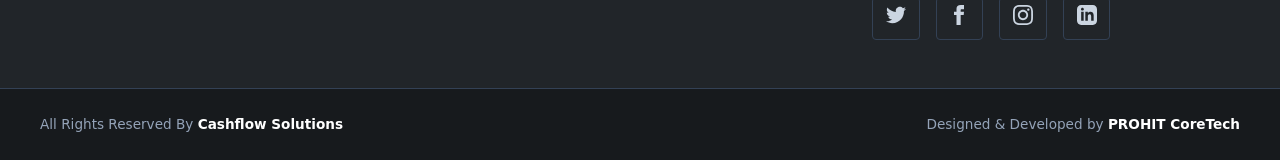
==== commit 5c016997: "feat: add real profile photos for Naresh, Sushil, and Amish on About page" ====
--- a/about.html
+++ b/about.html
@@ -62,7 +62,7 @@
             <h2>Executive Team</h2>
             <div class="grid-3">
                 <div class="profile-card card">
-                    <div class="profile-placeholder"></div>
+                    <div class="profile-placeholder"><img src="assets/profile-image/Naresh.png" alt="Naresh Bhuvad" style="width:100%;height:100%;object-fit:cover;border-radius:50%;"></div>
                     <h3>Naresh Bhuvad</h3>
                     <p class="role">Wholesale Banking & Fundraising Lead</p>
                     <div class="profile-info">
@@ -71,7 +71,7 @@
                     </div>
                 </div>
                 <div class="profile-card card">
-                    <div class="profile-placeholder"></div>
+                    <div class="profile-placeholder"><img src="assets/profile-image/Sushil.png" alt="Sushil Kadam" style="width:100%;height:100%;object-fit:cover;border-radius:50%;"></div>
                     <h3>Sushil Kadam</h3>
                     <p class="role">Wealth Management & Banking Lead</p>
                     <div class="profile-info">
@@ -80,7 +80,7 @@
                     </div>
                 </div>
                 <div class="profile-card card">
-                    <div class="profile-placeholder"></div>
+                    <div class="profile-placeholder"><img src="assets/profile-image/Amish.png" alt="Amish Girkar" style="width:100%;height:100%;object-fit:cover;border-radius:50%;"></div>
                     <h3>Amish Girkar</h3>
                     <p class="role">Operations & Corporate Sales Lead</p>
                     <div class="profile-info">
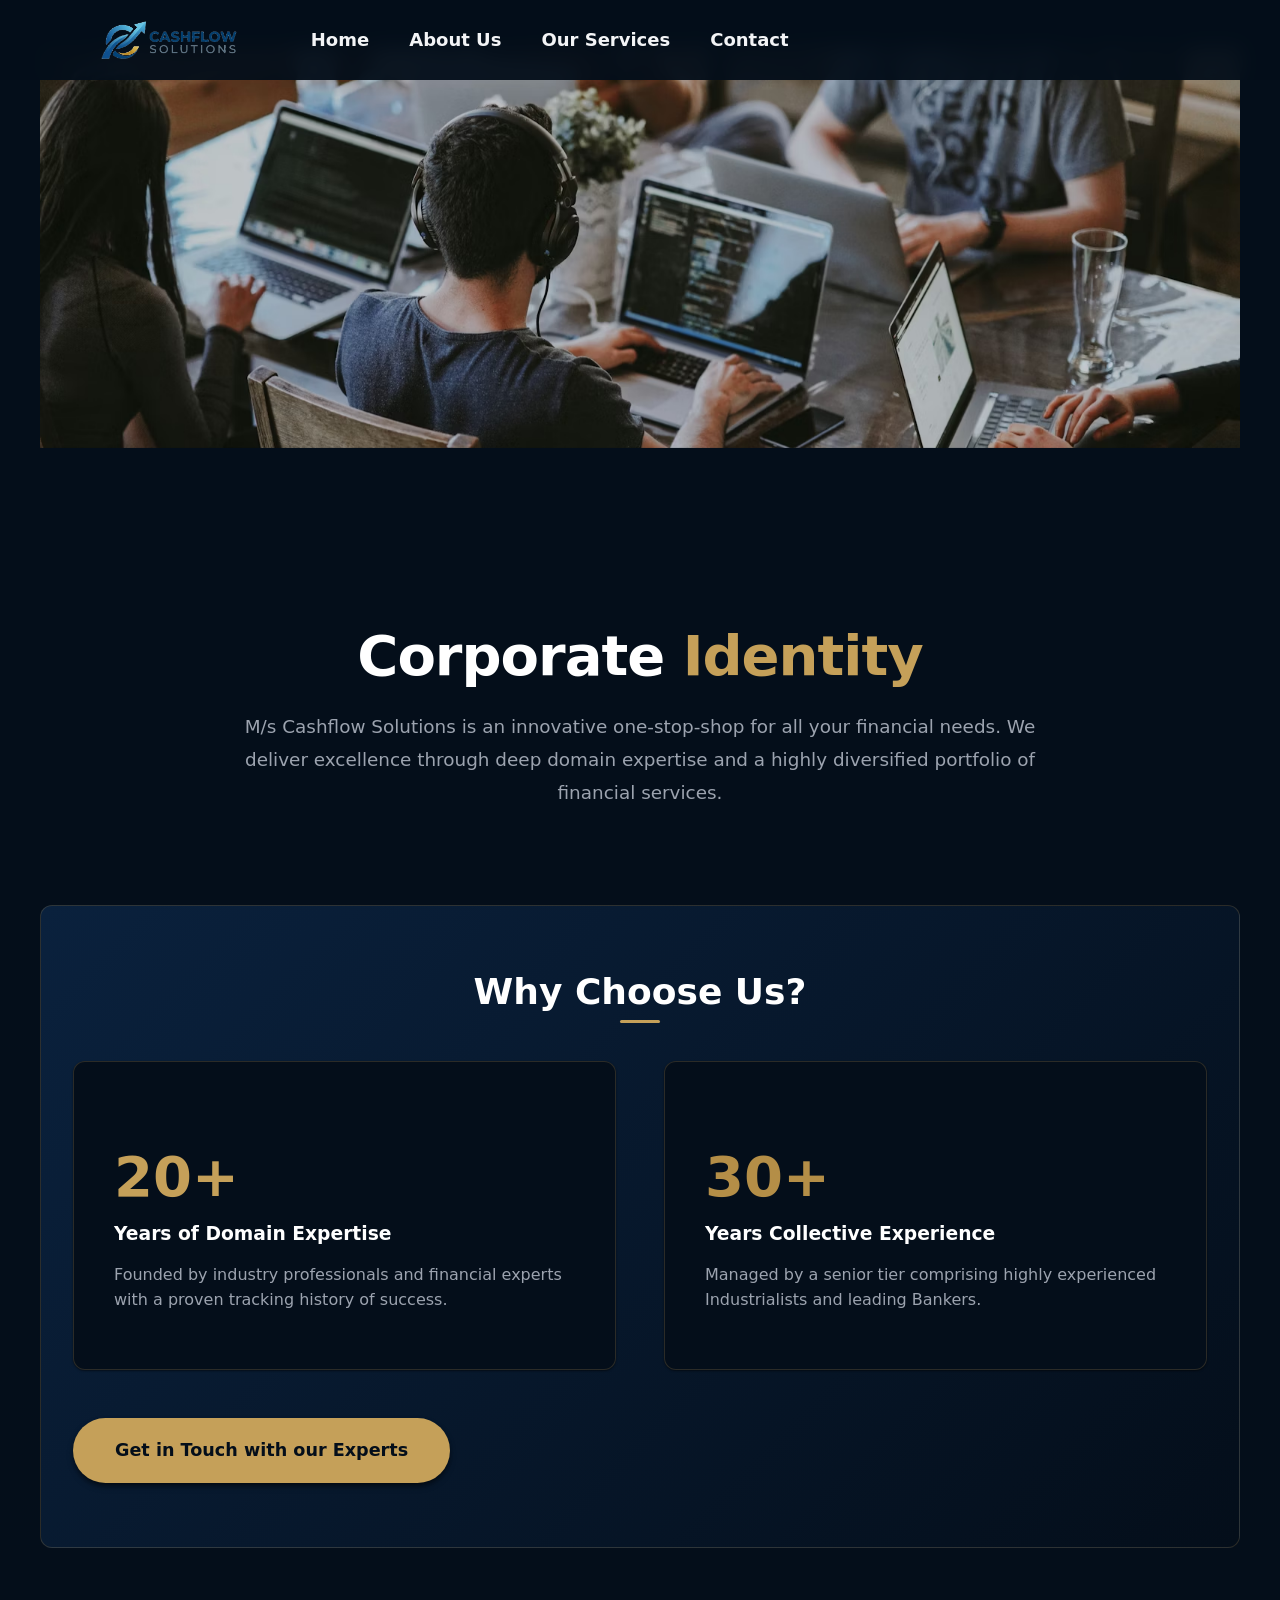
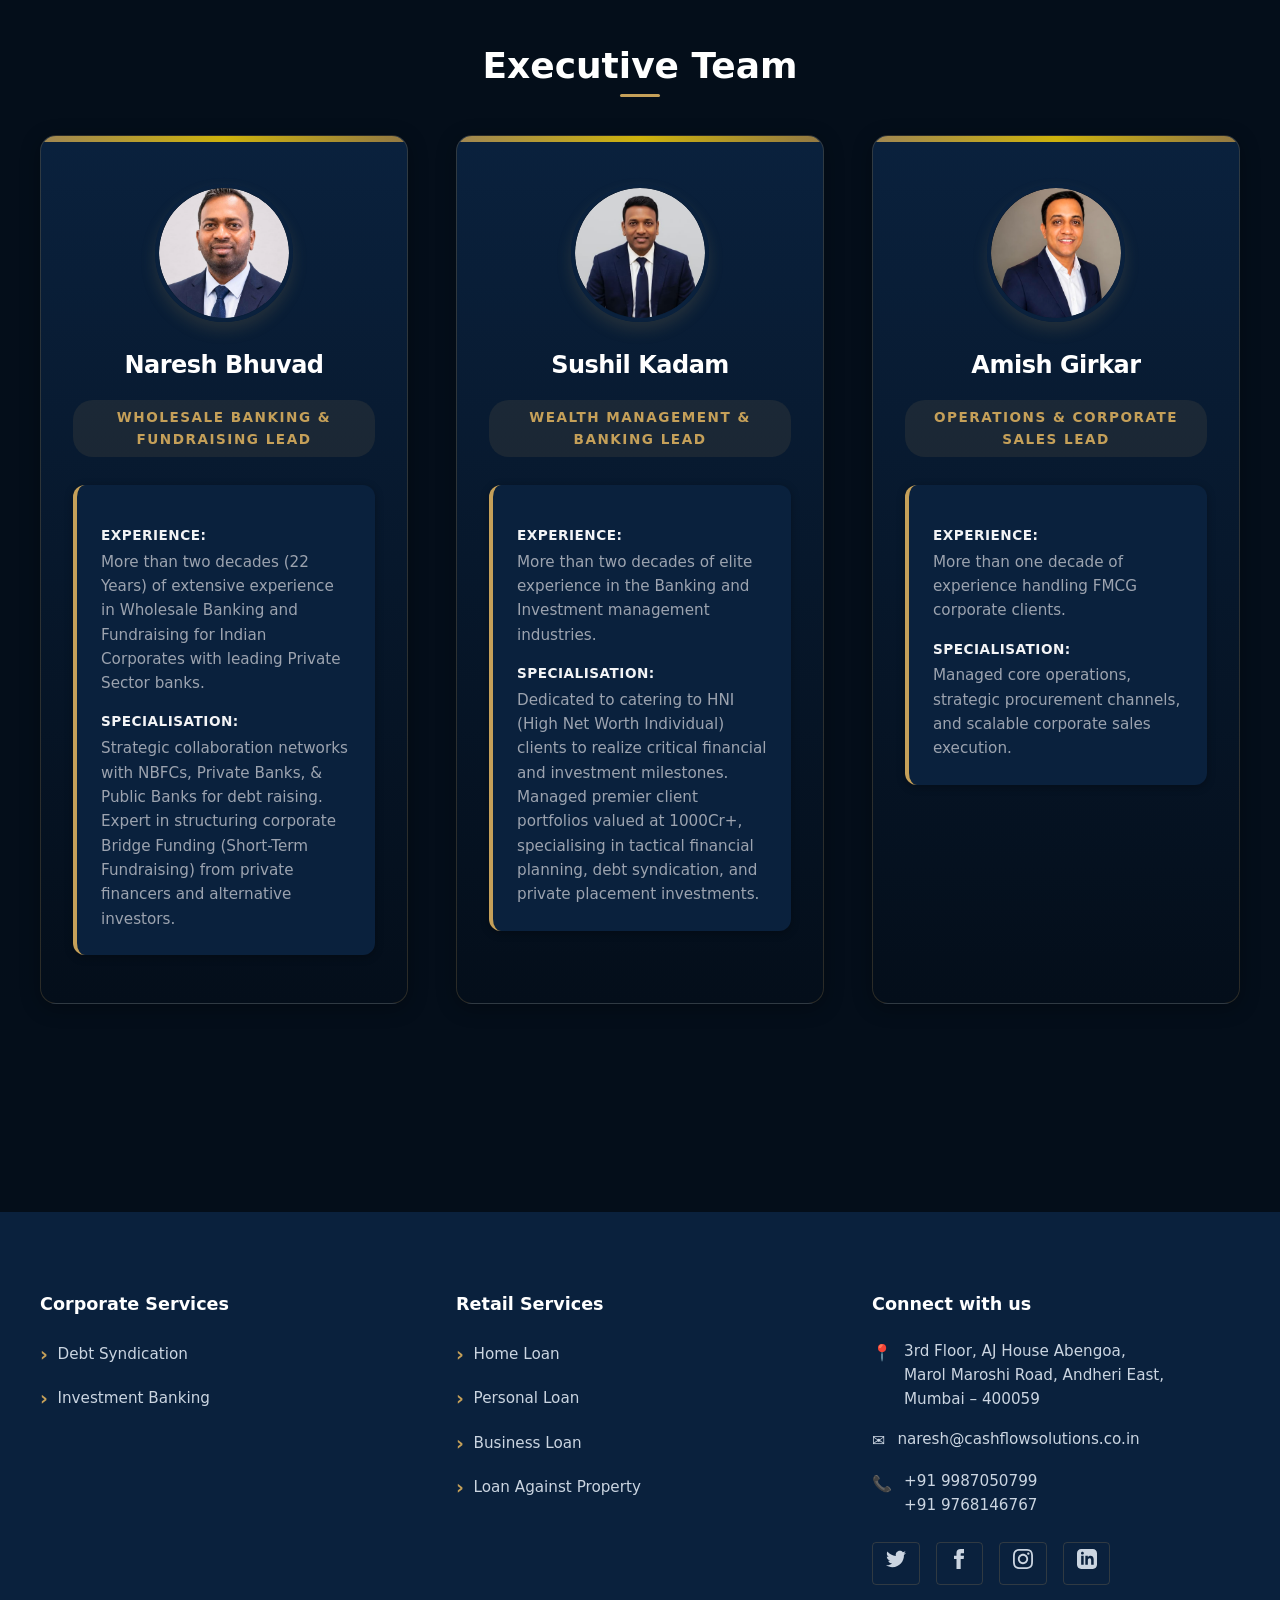
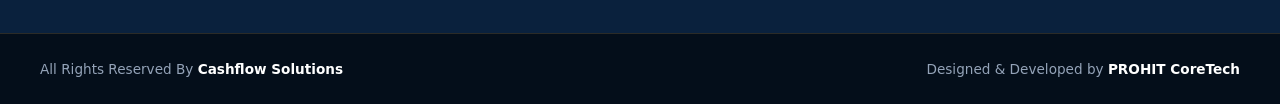
==== commit 89d4dc1b: "- Redefined global CSS theme variables under `:root` in `style.css` to use premium dark navy (#040e1" ====
--- a/about.html
+++ b/about.html
@@ -41,21 +41,21 @@
 
 
         <!-- Why Choose Us -->
-        <section class="info-section animate-slide-up" style="animation-delay: 0.2s; background: linear-gradient(135deg, #f8fafc 0%, #e2e8f0 100%); padding: 4rem 2rem; border-radius: var(--border-radius-lg); margin: 4rem auto;">
+        <section class="info-section animate-slide-up" style="animation-delay: 0.2s; background: linear-gradient(135deg, var(--bg-card) 0%, var(--bg-page) 100%); padding: 4rem 2rem; border-radius: var(--border-radius-lg); margin: 4rem auto; border: 1px solid var(--border-subtle);">
             <h2 style="margin-bottom: 3rem;">Why Choose Us?</h2>
             <div class="grid-2" style="margin-bottom: 3rem;">
-                <div style="background: white; padding: 2.5rem; border-radius: 12px; box-shadow: var(--shadow-sm); transition: transform 0.3s ease;">
+                <div style="background: var(--bg-page); padding: 2.5rem; border-radius: 12px; box-shadow: var(--shadow-sm); border: 1px solid var(--border-subtle); transition: transform 0.3s ease;">
                     <h1 style="color: var(--primary-color); font-size: 3.5rem; margin-bottom: 0.5rem; line-height: 1;">20+</h1>
                     <h3 style="margin-bottom: 1rem;">Years of Domain Expertise</h3>
                     <p style="color: var(--text-muted); font-size: 1rem; line-height: 1.6;">Founded by industry professionals and financial experts with a proven tracking history of success.</p>
                 </div>
-                <div style="background: white; padding: 2.5rem; border-radius: 12px; box-shadow: var(--shadow-sm); transition: transform 0.3s ease;">
+                <div style="background: var(--bg-page); padding: 2.5rem; border-radius: 12px; box-shadow: var(--shadow-sm); border: 1px solid var(--border-subtle); transition: transform 0.3s ease;">
                     <h1 style="color: var(--accent-color); font-size: 3.5rem; margin-bottom: 0.5rem; line-height: 1;">30+</h1>
                     <h3 style="margin-bottom: 1rem;">Years Collective Experience</h3>
                     <p style="color: var(--text-muted); font-size: 1rem; line-height: 1.6;">Managed by a senior tier comprising highly experienced Industrialists and leading Bankers.</p>
                 </div>
             </div>
-            <a href="contact.html" class="button" style="padding: 1rem 2.5rem; font-size: 1.1rem;">Get in Touch with our Experts</a>
+            <a href="contact.html" class="button" style="padding: 1rem 2.5rem; font-size: 1.1rem; color: #040e1a; font-weight: 700;">Get in Touch with our Experts</a>
         </section>
 
         <section class="info-section animate-slide-up" style="animation-delay: 0.3s;">
@@ -67,7 +67,7 @@
                     <p class="role">Wholesale Banking & Fundraising Lead</p>
                     <div class="profile-info">
                         <p><strong>Experience:</strong> More than two decades (22 Years) of extensive experience in Wholesale Banking and Fundraising for Indian Corporates with leading Private Sector banks.</p>
-                        <p><strong>Specialization:</strong> Strategic collaboration networks with NBFCs, Private Banks, & Public Banks for debt raising. Expert in structuring corporate Bridge Funding (Short-Term Fundraising) from private financers and alternative investors.</p>
+                        <p><strong>Specialisation:</strong> Strategic collaboration networks with NBFCs, Private Banks, & Public Banks for debt raising. Expert in structuring corporate Bridge Funding (Short-Term Fundraising) from private financers and alternative investors.</p>
                     </div>
                 </div>
                 <div class="profile-card card">
@@ -76,7 +76,7 @@
                     <p class="role">Wealth Management & Banking Lead</p>
                     <div class="profile-info">
                         <p><strong>Experience:</strong> More than two decades of elite experience in the Banking and Investment management industries.</p>
-                        <p><strong>Specialization:</strong> Dedicated to catering to HNI (High Net Worth Individual) clients to realize critical financial and investment milestones. Managed premier client portfolios valued at 1000Cr+, specializing in tactical financial planning, debt syndication, and private placement investments.</p>
+                        <p><strong>Specialisation:</strong> Dedicated to catering to HNI (High Net Worth Individual) clients to realize critical financial and investment milestones. Managed premier client portfolios valued at 1000Cr+, specialising in tactical financial planning, debt syndication, and private placement investments.</p>
                     </div>
                 </div>
                 <div class="profile-card card">
@@ -85,7 +85,7 @@
                     <p class="role">Operations & Corporate Sales Lead</p>
                     <div class="profile-info">
                         <p><strong>Experience:</strong> More than one decade of experience handling FMCG corporate clients.</p>
-                        <p><strong>Specialization:</strong> Managed core operations, strategic procurement channels, and scalable corporate sales execution.</p>
+                        <p><strong>Specialisation:</strong> Managed core operations, strategic procurement channels, and scalable corporate sales execution.</p>
                     </div>
                 </div>
             </div>
--- a/assets/css/style.css
+++ b/assets/css/style.css
@@ -2,24 +2,28 @@
 @import url('https://fonts.googleapis.com/css2?family=Montserrat:wght@300;400;500;600;700;800&display=swap');
 
 :root {
-  /* Cashflow Solutions Inspired Colors */
-  --primary-blue: #0274be;
-  --primary-blue-hover: #025a94;
-  --dark-slate: #1e293b;
-  --text-main: #334155;
-  --text-muted: #64748b;
+  /* Executive Navy & Gold Theme Colors */
+  --primary-blue: #c5a059; /* Gold accent */
+  --primary-blue-hover: #b48e47; /* Darker Gold for hover */
+  --dark-slate: #07162c; /* Navy blue */
+  --text-main: #f3f4f6; /* Off-white for high contrast on dark bg */
+  --text-muted: #9ca3af; /* Muted light gray */
   
   /* Backgrounds */
-  --bg-page: #fbfbfb;
-  --bg-card: #ffffff;
-  --bg-header: rgba(255, 255, 255, 0.9);
+  --bg-page: #040e1a; /* Dark Navy page background */
+  --bg-card: #0a213d; /* Lighter Navy card background */
+  --bg-header: rgba(4, 14, 26, 0.95); /* Semi-transparent header */
+  
+  /* Fallback aliases for other layout references */
+  --primary-color: var(--primary-blue);
+  --accent-color: var(--primary-blue-hover);
   
   /* Borders and Shadows */
-  --border-subtle: #e2e8f0;
-  --shadow-sm: 0 1px 2px 0 rgba(0, 0, 0, 0.05);
-  --shadow-md: 0 4px 6px -1px rgba(0, 0, 0, 0.1), 0 2px 4px -1px rgba(0, 0, 0, 0.06);
-  --shadow-lg: 0 10px 15px -3px rgba(0, 0, 0, 0.1), 0 4px 6px -2px rgba(0, 0, 0, 0.05);
-  --shadow-hover: 0 20px 25px -5px rgba(0, 0, 0, 0.1), 0 10px 10px -5px rgba(0, 0, 0, 0.04);
+  --border-subtle: rgba(197, 160, 89, 0.2); /* Subtle Gold border */
+  --shadow-sm: 0 1px 2px 0 rgba(0, 0, 0, 0.5);
+  --shadow-md: 0 4px 6px -1px rgba(0, 0, 0, 0.5), 0 2px 4px -1px rgba(0, 0, 0, 0.3);
+  --shadow-lg: 0 10px 15px -3px rgba(0, 0, 0, 0.6), 0 4px 6px -2px rgba(0, 0, 0, 0.4);
+  --shadow-hover: 0 20px 25px -5px rgba(197, 160, 89, 0.15), 0 10px 10px -5px rgba(0, 0, 0, 0.5);
   
   --font-main: 'Montserrat', system-ui, -apple-system, sans-serif;
   --border-radius-md: 8px;
@@ -46,7 +50,7 @@
 /* Header & Nav */
 header {
   background: transparent;
-  color: var(--dark-slate);
+  color: var(--text-main);
   padding: 12px 48px 12px 80px; /* Increased left padding */
   height: 80px;
   display: flex;
@@ -58,7 +62,7 @@
   left: 0;
   width: 100%;
   box-sizing: border-box;
-  background: rgba(255, 255, 255, 0.95);
+  background: var(--bg-header);
   backdrop-filter: blur(10px);
   -webkit-backdrop-filter: blur(10px);
   z-index: 100;
@@ -155,7 +159,7 @@
 .dropdown-content {
   display: none;
   position: absolute;
-  background-color: #ffffff;
+  background-color: var(--bg-card);
   min-width: 200px;
   box-shadow: var(--shadow-lg);
   border-radius: var(--border-radius-md);
@@ -181,7 +185,7 @@
   display: none;
 }
 .dropdown-content a:hover {
-  background-color: #f1f5f9;
+  background-color: rgba(197, 160, 89, 0.1);
   color: var(--primary-blue);
 }
 .dropdown:hover .dropdown-content {
@@ -199,7 +203,7 @@
 
 /* Typography */
 h1, h2, h3, h4 {
-  color: var(--dark-slate);
+  color: #ffffff;
   font-weight: 700;
   line-height: 1.2;
 }
@@ -255,11 +259,10 @@
 .info-section h2 {
   text-align: center;
   font-size: 2.25rem;
-  margin-bottom: 3rem;
+  margin: 0 auto 3rem auto;
   position: relative;
-  display: inline-block;
-  left: 50%;
-  transform: translateX(-50%);
+  display: block;
+  width: fit-content;
 }
 
 .info-section h2::after {
@@ -331,7 +334,7 @@
   left: 0;
   width: 100%;
   height: 4px;
-  background: linear-gradient(90deg, var(--primary-blue), #38bdf8);
+  background: linear-gradient(90deg, var(--primary-blue), #fff3d1);
   opacity: 0;
   transition: opacity 0.3s ease;
 }
@@ -375,7 +378,7 @@
 
 /* Dark Theme Footer */
 footer {
-  background-color: #212529; /* Dark slate background */
+  background-color: var(--bg-card); /* Dark Navy card background */
   color: #e2e8f0;
   padding: 4rem 0 0; /* No bottom padding since bottom bar has it */
   margin-top: 4rem;
@@ -414,7 +417,7 @@
 
 .footer-links li::before {
   content: '›';
-  color: #94a3b8;
+  color: var(--primary-blue);
   margin-right: 0.6rem;
   font-size: 1.2rem;
   font-weight: bold;
@@ -445,9 +448,9 @@
 }
 
 .footer-bottom {
-  background-color: #171a1d;
+  background-color: var(--bg-page);
   padding: 1.5rem 2rem;
-  border-top: 1px solid #334155;
+  border-top: 1px solid var(--border-subtle);
   color: #94a3b8;
   font-size: 0.85rem;
 }
@@ -464,7 +467,7 @@
   font-size: 0.95rem;
   font-weight: 500;
   transition: color 0.3s ease;
-  border: 1px solid #334155;
+  border: 1px solid var(--border-subtle);
   padding: 0.4rem 0.8rem;
   border-radius: 4px;
 }
@@ -534,7 +537,7 @@
   display: block;
   margin-bottom: 0.5rem;
   font-weight: 500;
-  color: var(--dark-slate);
+  color: var(--text-main);
 }
 
 .contact-form input,
@@ -555,14 +558,14 @@
 .contact-form textarea:focus {
   outline: none;
   border-color: var(--primary-blue);
-  box-shadow: 0 0 0 3px rgba(2, 116, 190, 0.1);
+  box-shadow: 0 0 0 3px rgba(197, 160, 89, 0.1);
 }
 
 /* Complex Hero Section */
 .hero-complex {
   position: relative;
   width: 100%;
-  background-color: #fdfdfd;
+  background-color: var(--bg-page);
   overflow: hidden;
   border-bottom: 1px solid var(--border-subtle);
 }
@@ -584,13 +587,13 @@
   font-size: 2.8rem;
   line-height: 1.25;
   margin-bottom: 1.2rem;
-  color: #1e293b;
+  color: #ffffff;
   font-weight: 800;
 }
 
 .hero-sub {
   font-size: 1.05rem;
-  color: #475569;
+  color: var(--primary-blue);
   margin-bottom: 2rem;
   font-weight: 600;
   letter-spacing: 1.5px;
@@ -605,15 +608,15 @@
 
 .hero-features li {
   font-size: 1.05rem;
-  color: #334155;
+  color: var(--text-main);
   margin-bottom: 1rem;
   display: flex;
   align-items: center;
 }
 
 .check-icon {
-  color: white;
-  background: #e53e3e; /* Red checkmark background */
+  color: #040e1a;
+  background: var(--primary-blue); /* Gold checkmark background */
   border-radius: 50%;
   width: 20px;
   height: 20px;
@@ -626,7 +629,9 @@
 }
 
 .hero-btn {
-  background-color: #0274be;
+  background-color: var(--primary-blue);
+  color: #040e1a !important;
+  font-weight: 700;
   padding: 1rem 2.5rem;
   font-size: 1.1rem;
   border-radius: 8px; /* Slightly squarer for corporate look */
@@ -747,9 +752,9 @@
   text-align: center;
   padding: 3rem 2rem;
   border-radius: 16px;
-  background: linear-gradient(180deg, #ffffff 0%, #f8fafc 100%);
-  border: 1px solid rgba(2, 116, 190, 0.1);
-  box-shadow: 0 4px 20px rgba(0, 0, 0, 0.03);
+  background: linear-gradient(180deg, var(--bg-card) 0%, var(--bg-page) 100%);
+  border: 1px solid var(--border-subtle);
+  box-shadow: 0 4px 20px rgba(0, 0, 0, 0.3);
   transition: all 0.4s cubic-bezier(0.4, 0, 0.2, 1);
   position: relative;
   overflow: hidden;
@@ -762,14 +767,14 @@
   left: 0;
   width: 100%;
   height: 6px;
-  background: linear-gradient(90deg, #0274be, #38bdf8, #0ea5e9);
+  background: linear-gradient(90deg, var(--primary-blue), #ffd700, var(--primary-blue-hover));
   opacity: 0.8;
 }
 
 .profile-card:hover {
   transform: translateY(-10px);
-  box-shadow: 0 15px 30px rgba(2, 116, 190, 0.15);
-  border-color: rgba(2, 116, 190, 0.3);
+  box-shadow: 0 15px 30px rgba(197, 160, 89, 0.15);
+  border-color: var(--primary-blue);
 }
 
 .profile-placeholder {
@@ -777,37 +782,54 @@
   height: 130px;
   border-radius: 50%;
   margin-bottom: 1.8rem;
-  background: linear-gradient(135deg, #e0f2fe 0%, #bae6fd 100%);
-  border: 4px solid #ffffff;
-  box-shadow: 0 8px 16px rgba(2, 116, 190, 0.15);
+  background: linear-gradient(135deg, var(--bg-page) 0%, var(--bg-card) 100%);
+  border: 4px solid var(--bg-card);
+  box-shadow: 0 8px 16px rgba(197, 160, 89, 0.15);
   display: flex;
   align-items: center;
   justify-content: center;
   position: relative;
+  overflow: hidden;
 }
 
 .profile-placeholder::before {
   content: '👤';
   font-size: 3.5rem;
   opacity: 0.5;
+  position: absolute;
+}
+
+/* Hide emoji when a real photo is present */
+.profile-placeholder:has(img)::before {
+  display: none;
+}
+
+.profile-placeholder img {
+  position: absolute;
+  inset: 0;
+  width: 100%;
+  height: 100%;
+  object-fit: cover;
+  object-position: center top;
+  border-radius: 50%;
 }
 
 .profile-card h3 {
   margin-bottom: 0.4rem;
   font-size: 1.5rem;
-  color: #0f172a;
+  color: #ffffff;
   font-weight: 700;
   letter-spacing: -0.5px;
 }
 
 .profile-card .role {
   font-weight: 600;
-  color: #0274be;
+  color: var(--primary-blue);
   margin-bottom: 1.8rem;
   font-size: 0.85rem;
   text-transform: uppercase;
   letter-spacing: 1.5px;
-  background: rgba(2, 116, 190, 0.1);
+  background: rgba(197, 160, 89, 0.1);
   padding: 6px 16px;
   border-radius: 20px;
   display: inline-block;
@@ -817,12 +839,12 @@
   text-align: left;
   font-size: 0.95rem;
   line-height: 1.6;
-  color: #475569;
-  background: #ffffff;
+  color: var(--text-muted);
+  background: var(--bg-card);
   padding: 1.5rem;
   border-radius: 12px;
-  border-left: 4px solid #0274be;
-  box-shadow: 0 2px 8px rgba(0, 0, 0, 0.04);
+  border-left: 4px solid var(--primary-blue);
+  box-shadow: 0 2px 8px rgba(0, 0, 0, 0.3);
   width: 100%;
   box-sizing: border-box;
 }
@@ -832,7 +854,7 @@
 }
 
 .profile-info p strong {
-  color: #1e293b;
+  color: var(--text-main);
   display: block;
   margin-bottom: 0.2rem;
   font-size: 0.85rem;
@@ -854,7 +876,7 @@
 .sub-products strong {
   display: block;
   margin-bottom: 1rem;
-  color: var(--dark-slate);
+  color: var(--primary-blue);
 }
 
 .icon-grid {
@@ -988,7 +1010,7 @@
 /* Partner Marquee */
 .partner-marquee-section {
   padding: 4rem 0;
-  background: linear-gradient(135deg, #f8fafc 0%, #ffffff 50%, #f1f5f9 100%);
+  background: linear-gradient(135deg, var(--bg-page) 0%, var(--bg-card) 50%, var(--bg-page) 100%);
   border-top: 1px solid var(--border-subtle);
   border-bottom: 1px solid var(--border-subtle);
   overflow: hidden;
@@ -1001,7 +1023,7 @@
 .partner-marquee-section .section-header h2 {
   font-size: 1.8rem;
   font-weight: 700;
-  color: var(--dark-slate);
+  color: var(--primary-blue);
   margin: 0 0 0.5rem 0;
 }
 .partner-marquee-section .section-header p {
@@ -1024,11 +1046,11 @@
 }
 .marquee-container::before {
   left: 0;
-  background: linear-gradient(to right, #f8fafc 0%, transparent 100%);
+  background: linear-gradient(to right, var(--bg-page) 0%, transparent 100%);
 }
 .marquee-container::after {
   right: 0;
-  background: linear-gradient(to left, #f8fafc 0%, transparent 100%);
+  background: linear-gradient(to left, var(--bg-page) 0%, transparent 100%);
 }
 @keyframes scrollRightToLeft {
   0% { transform: translateX(0); }
@@ -1050,18 +1072,18 @@
   flex-direction: column;
   align-items: center;
   justify-content: center;
-  background: #ffffff;
-  border: 1px solid #e2e8f0;
+  background: var(--bg-card);
+  border: 1px solid var(--border-subtle);
   border-radius: 12px;
   padding: 1rem 1.5rem;
   min-width: 160px;
   height: 90px;
-  box-shadow: 0 2px 8px rgba(0,0,0,0.05);
+  box-shadow: 0 2px 8px rgba(0,0,0,0.3);
   transition: all 0.3s ease;
   flex-shrink: 0;
 }
 .partner-logo-card:hover {
-  box-shadow: 0 8px 20px rgba(2, 116, 190, 0.15);
+  box-shadow: 0 8px 20px rgba(197, 160, 89, 0.15);
   border-color: var(--primary-blue);
   transform: translateY(-3px);
 }
@@ -1071,7 +1093,7 @@
   width: auto;
   height: auto;
   object-fit: contain;
-  filter: grayscale(100%) opacity(0.65);
+  filter: grayscale(100%) brightness(2) opacity(0.85);
   transition: filter 0.3s ease;
 }
 .partner-logo-card:hover img {
@@ -1128,16 +1150,17 @@
   opacity: 0.9;
 }
 .cta-button {
-  background: white !important;
-  color: var(--primary-blue) !important;
+  background: var(--primary-blue) !important;
+  color: #040e1a !important;
   font-weight: 700 !important;
   padding: 1.2rem 3rem !important;
   font-size: 1.1rem !important;
   border-radius: 50px !important;
   display: inline-block;
+  transition: all 0.3s ease;
 }
 .cta-button:hover {
-  background: #f8fafc !important;
+  background: var(--primary-blue-hover) !important;
   transform: translateY(-3px) !important;
-  box-shadow: 0 10px 20px rgba(0,0,0,0.2) !important;
-}
+  box-shadow: 0 10px 20px rgba(197, 160, 89, 0.3) !important;
+}
